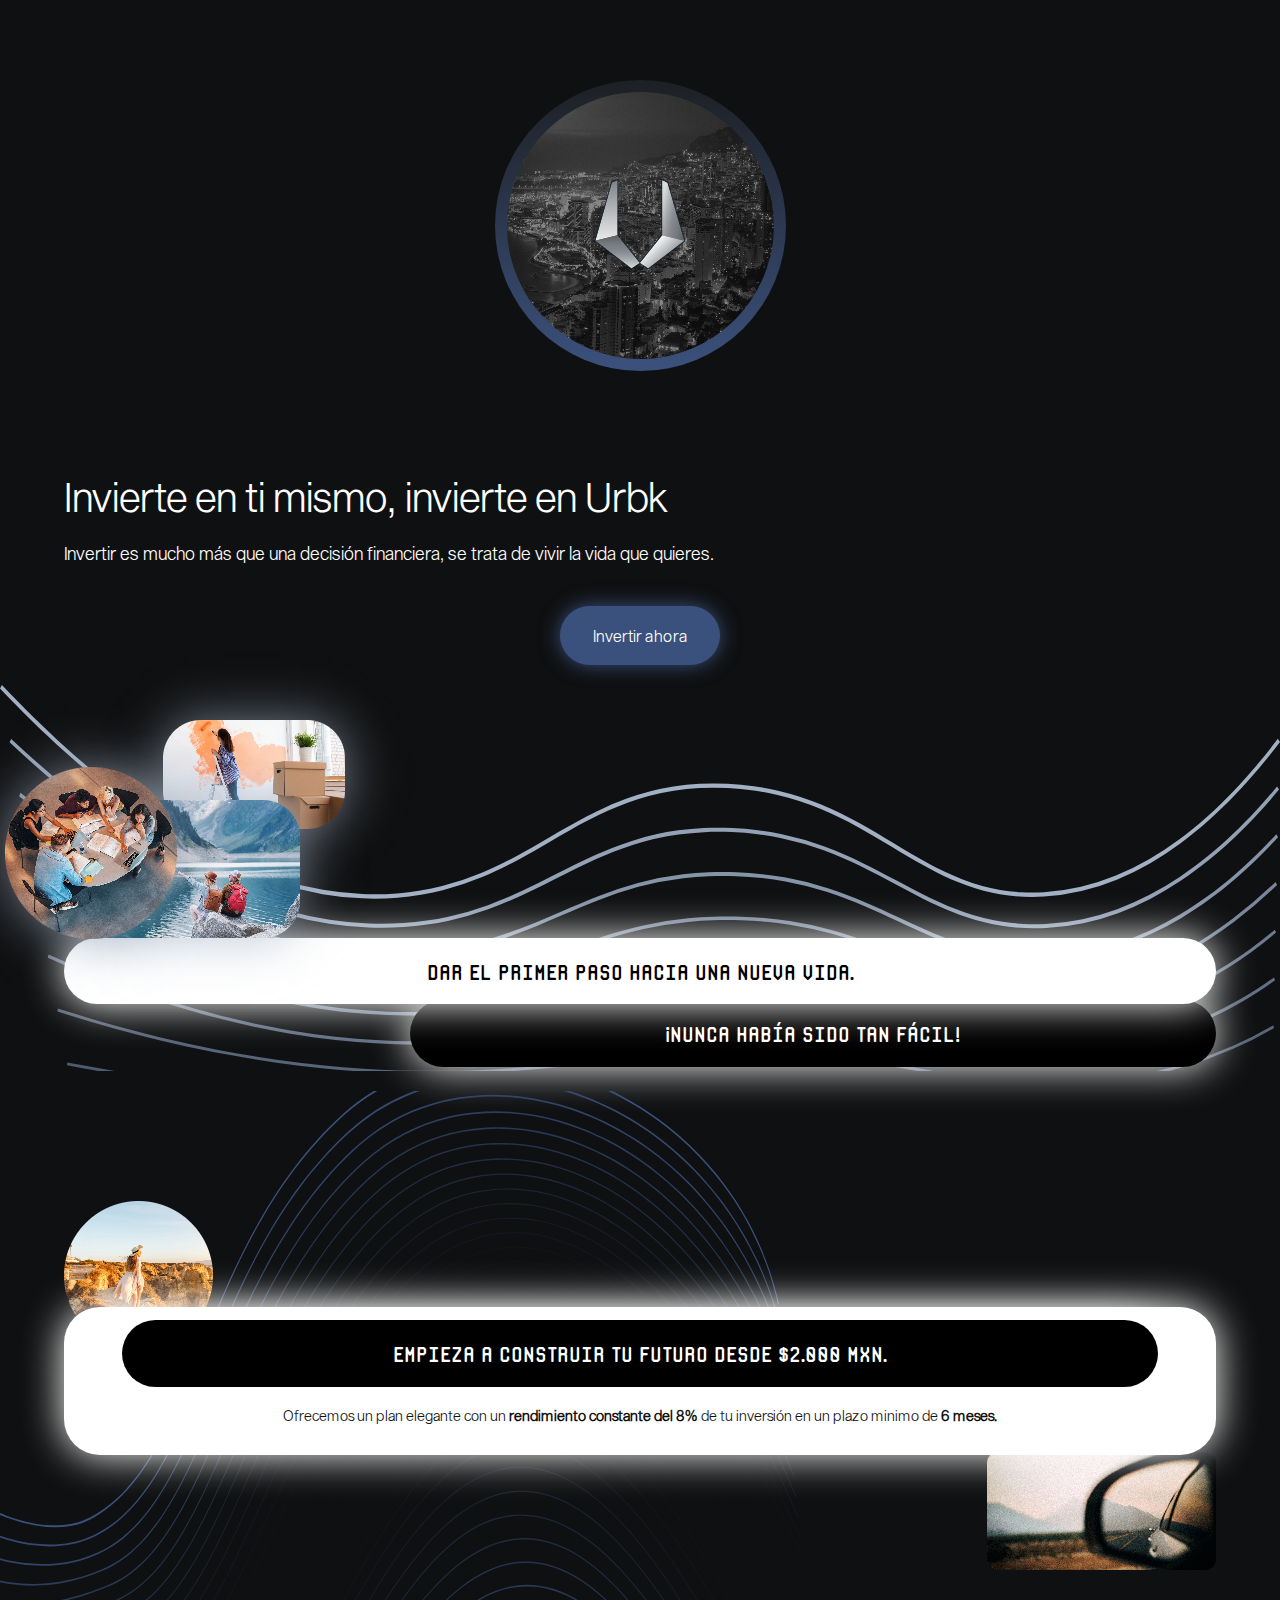
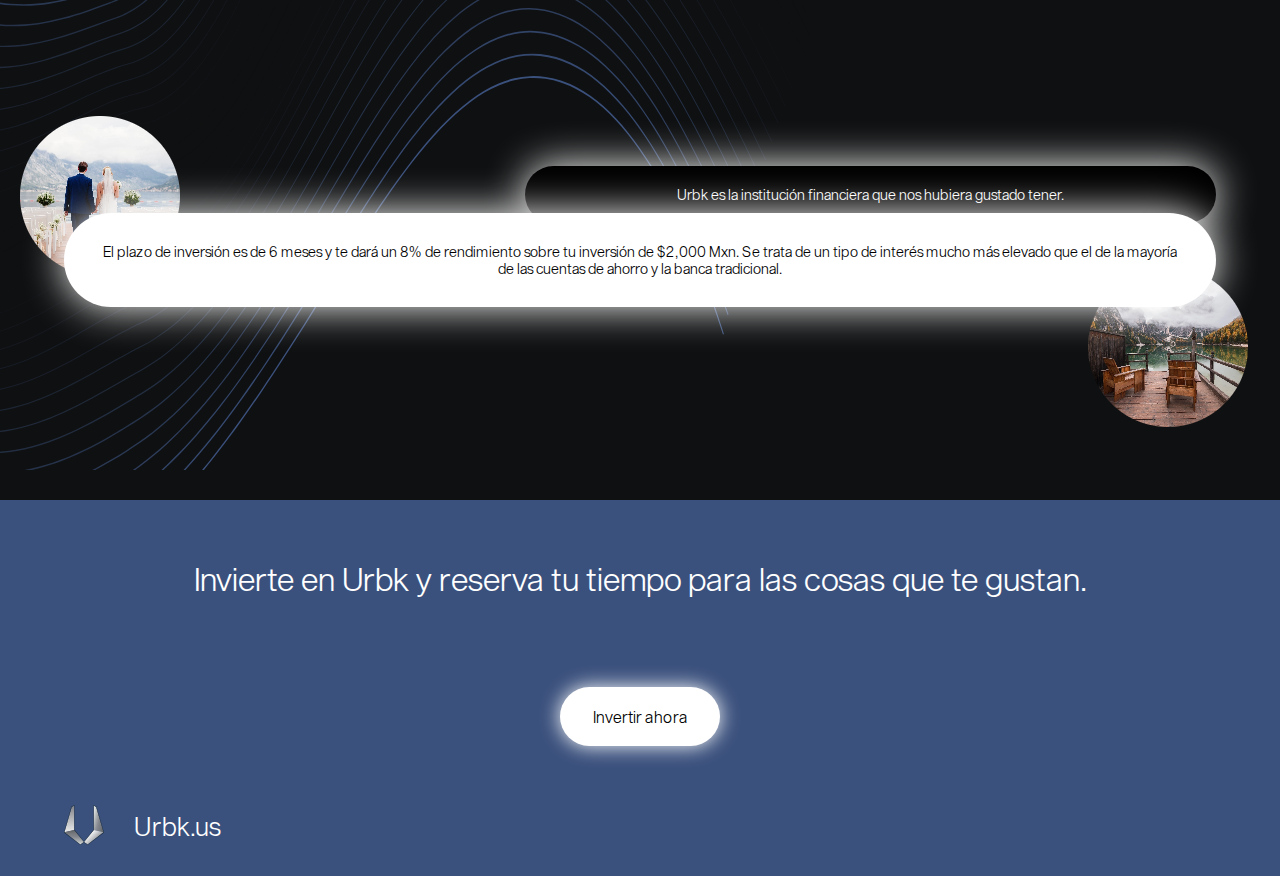
==== index.html @ fcba696c "feat: background image added" ====
<!DOCTYPE html>
<html lang="en">

<head>
    <meta charset="UTF-8">
    <meta http-equiv="X-UA-Compatible" content="IE=edge">
    <meta name="viewport" content="width=device-width, initial-scale=1.0">
    <link rel="stylesheet" href="https://cdnjs.cloudflare.com/ajax/libs/font-awesome/6.2.0/css/all.min.css"
        integrity="sha512-xh6O/CkQoPOWDdYTDqeRdPCVd1SpvCA9XXcUnZS2FmJNp1coAFzvtCN9BmamE+4aHK8yyUHUSCcJHgXloTyT2A=="
        crossorigin="anonymous" referrerpolicy="no-referrer" />
    <link rel="stylesheet" href="./css/style.css">
    <link rel="stylesheet" href="./css/fonts.css">
    <title>Document</title>
</head>

<body>
    <main>
        <section class="main_container">
            <div class="first_container">
                <div class="logo_container ">
                    <figure class="img_container">
                        <img src="./img/Place Image Here/Place Image Here.png" alt="Logo">
                    </figure>
                    <figure class="img_container2">
                        <img src="./img/U llena.svg" alt="Logo Velta">
                    </figure>
                </div>
                <h1>Invierte en ti mismo, invierte en Urbk</h1>
                <p class="subtitle">Invertir es mucho más que una decisión financiera, se trata de vivir la vida que
                    quieres.</p>
                <button class="btn btn_blue">Invertir ahora</button>
            </div>
            <div class="second_container">
                <div class="second_container_images">
                    <figure>
                        <img src="./img/group-of-students-studying-on-laptop-2022-02-02-05-06-20-utc/group-of-students-studying-on-laptop-2022-02-02-05-06-20-utc.png"
                            alt="Estudiantes estudiando">
                    </figure>
                    <figure>
                        <img src="./img/cheerful-woman-painting-the-walls-of-new-home-ren-2021-12-09-07-27-07-utc/cheerful-woman-painting-the-walls-of-new-home-ren-2021-12-09-07-27-07-utc.png"
                            alt="Mujer pintando">
                    </figure>
                    <figure>
                        <img src="./img/travel-image-travelers-team-look-on-the-mountain-2022-02-02-03-58-37-utc/travel-image-travelers-team-look-on-the-mountain-2022-02-02-03-58-37-utc.png"
                            alt="Viajes">
                    </figure>
                </div>
                <div class="square_container">
                    <p class="square square_font square_white">Dar el primer paso hacia una nueva vida.</p>
                    <p class="square square_font square_black">¡Nunca había sido tan fácil!</p>
                </div>
            </div>
            <div class="background_container">

            <div class="third_container">
                <figure class="third_container_img">
                    <img src="./img/woman-traveling-on-the-rocky-coastline-in-lagos-p-2022-02-02-22-05-01-utc/woman-traveling-on-the-rocky-coastline-in-lagos-p-2022-02-02-22-05-01-utc.png"
                        alt="Mujer viajando">
                </figure>
                <div class="square_container2">
                    <p class="square square_font square_black">Empieza a construir tu futuro desde $2.000 mxn.</p>
                    <p class="square square_white square_paragraph">Ofrecemos un plan elegante con un
                        <strong>rendimiento constante del 8%</strong> de tu inversión en un plazo minimo de
                        <strong>6 meses.</strong>
                    </p>
                </div>
                <div>
                    <figure>
                        <img src="./img/car-2021-08-29-15-13-24-utc/car-2021-08-29-15-13-24-utc.png"
                            alt="Retrovisor de auto">
                    </figure>
                </div>
            </div>
            <div class="fourth_container">
                <figure class="fourth_container_img">
                    <img src="./img/wedding-couple-at-wedding-ceremony-back-view-2021-08-28-18-33-42-utc/wedding-couple-at-wedding-ceremony-back-view-2021-08-28-18-33-42-utc.png"
                        alt="Pareja en ceremonia de matrimonio">
                </figure>
                <div class="square_container3">
                    <p class="square square_black">Urbk es la institución financiera que nos hubiera gustado tener.</p>
                    <p class="square square_white">El plazo de inversión es de 6 meses y te dará un 8% de rendimiento sobre tu inversión de $2,000 Mxn.
                        Se trata de un tipo de interés mucho más elevado que el de la mayoría de las cuentas de ahorro y la
                        banca tradicional.</p>
                </div>
                <div>
                    <figure>
                        <img src="./img/moody-autumn-day-in-the-dolomites-forest-and-mount-2022-02-08-22-39-28-utc/moody-autumn-day-in-the-dolomites-forest-and-mount-2022-02-08-22-39-28-utc.png"
                            alt="Otoño en las montañas">
                    </figure>
                </div>
            </div>
        </div>

        </section>

        <section class="info_container">
            <div class="info_container_in">
                <p>Invierte en Urbk y reserva tu tiempo para las cosas que te gustan.</p>
                <button class="btn btn_white">Invertir ahora</button>
                <div class="footer_info">
                    <figure>
                        <img src="./img/U llena.svg" alt="Logo urbk">
                    </figure>
                    <p>Urbk.us</p>
                    <a href="" id="item_facebook" class="icon_link"><i class="fa-brands fa-facebook"></i></a>
                    <a href="" id="item_instagram" class="icon_link"><i class="fa-brands fa-instagram"></i></a>
                </div>
            </div>
        </section>
    </main>
</body>

</html>
---- css/style.css ----
* {
    margin: 0;
    padding: 0;
    box-sizing: border-box;
}

:root {
    --light-black: #0F1011;
    --blue: #3B517D;
    --light-blue: #A2B0C3;
    --blue-gray: #A2B0C3B1;
    --gray: #DBDDDD;
    --white: #FFFFFF;
    --black: #000000;
}

body {
    background-color: var(--light-black);
    font-family: sequel-sans;
    color: #fff;
}

main {
    width: 100%;
}

/* styles first-container */
h1 {
    margin-top: 2em;
    font-size: 2.5em;
    line-height: 1.3em;
    font-weight: lighter;
}

.main_container {
    width: 100%;
    margin: 30px auto;
}

.logo_container {
    margin-top: 50px;
    position: relative;
    width: 100%;
    min-width: 280px;
    border-radius: 50%;
    display: flex;
    justify-content: center;
    align-items: center;
}

.logo_container .img_container {
    width: 100%;
    height: 100%;
}

.logo_container .img_container2 {
    position: absolute;
    top: 50%;
    left: 50%;
    transform: translate(-50%, -50%);
}

.first_container {
    width: 90%;
    display: flex;
    flex-direction: column;
    margin: 0 auto;
    gap: 20px;
}

.first_container .subtitle {
    font-size: 1.1em;
    line-height: 1.3em;
}

.img_container {
    display: flex;
    justify-content: center;
    align-items: center;
    height: auto;

}

.img_container img {
    border: 10px solid var(--blue);
    border: double 12px transparent;
    border-radius: 50%;
    background-image: url('/img/Place\ Image\ Here/Place Image Here.png'),
        linear-gradient(to bottom, #1d2024 0%, #3b517d 100%);
    background-origin: border-box;
    background-clip: content-box, border-box;
}
.second_container{
    background-image: url('/img/Group\ 751.svg');
    width: 100%;
    background-repeat: no-repeat;
    background-size: contain;
    position: relative;
    z-index: -100;
}
.second_container_images{
    /* background-color: rgb(207, 191, 191); */
    height: 253px;
    position: relative;
    
    display: flex;
    justify-content: center;
}
.second_container_images figure:first-child{
    position: absolute;
    top: 7px;
    left: -70px;
    z-index: 3;
}
.second_container_images figure:nth-child(2){
    position: absolute;
    top: -40px;
    left: 88px;
}
.second_container_images figure:last-child{
    position: absolute;
    top: 40px;
    left: 0px;
    z-index: 2;
}

.btn {
    margin: 20px auto;
    padding: 20px;
    border-radius: 33px;
    cursor: pointer;
    width: 160px;
    font-family: sequel-sans;
    border: none;
    font-size: 1em;
}

.btn_white {
    background-color: var(--white);
    box-shadow: 0 0 20px var(--white);
}

.btn_blue {
    background-color: var(--blue);
    color: var(--white);
    box-shadow: 0 0 20px var(--blue);
}

/* styles for text squares */
.square_container,
.square_container2,
.square_container3 {
    width: 90%;
    display: flex;
    flex-direction: column;
    justify-content: center;
    margin: 0 auto;
}

.square {
    text-align: center;
    padding: 1em 1.3em;
    font-size: 1.3em;
    border-radius: 36px;
    box-shadow: 0 0 40px var(--white);
}

.square_font {
    font-family: monorama-medium;
}

.square_white {
    background-color: var(--white);
    color: var(--black);
}

.square_black {
    background-color: var(--black);
    color: var(--white);
}

.square_container .square:nth-child(1) {
    width: 100%;
    position: relative;
}

.square_container .square:nth-child(2) {
    width: 70%;
    align-self: flex-end;
    position: relative;
    top: -4px;
    z-index: -1;
    border-radius: 60px;
}

.square_paragraph {
    padding: 100px 60px 30px;
    font-size: 0.9em;
    line-height: 1.3em;
}

.square_container2 .square:nth-child(1) {
    width: 90%;
    border-radius: 60px;
    position: relative;
    top: 80px;
    z-index: 1;
    align-self: center;
}

.square_container2 .square:nth-child(2) {
    width: 100%;
    position: relative;
}


.square_container3 .square:nth-child(1) {
    font-size: 0.9em;
    width: 60%;
    position: relative;
    top: 10px;
    z-index: 4;
    align-self: flex-end;
    border-radius: 60px;
    padding: 20px;
}

.square_container3 .square:nth-child(2) {
    font-size: 0.9em;
    width: 100%;
    border-radius: 50px;
    position: relative;
    align-self: center;
    padding: 30px;
    z-index: 5;
}

.background_container{
    background-image: url('/img/Group\ 752.svg');
    width: 100%;
    background-repeat: no-repeat;
    background-size:cover;
    background-position: -470px -30px;
    position: relative;
    z-index: -100;

}
.third_container {
    display: flex;
    flex-direction: column;
    margin: 20px auto;
    align-items: center;
}
.third_container_img{
    position: relative;
    top: 110px;
    display: flex;
    width: 90%;
    justify-content: flex-start;
    /* left: -129px; */
}
.third_container div:last-child{
    width: 90%;
    display: flex;
    justify-content: flex-end;
    position: relative;
    top: -3px;
    z-index: -1;
}



.fourth_container{


}
.fourth_container_img{
    position: relative;
    top: 120px;
    display: flex;
    width: 90%;
    justify-content: flex-start;
    z-index: -100000;
}
.fourth_container_img img{
    margin-left: 20px;
}
.fourth_container div:last-child{
    width: 95%;
    margin: 0 auto;
    display: flex;
    justify-content: flex-end;
    position: relative;
    top: -40px;
    z-index: -1;
}


/* styles info container */

.info_container {
    background-color: var(--blue);
    display: grid;
    place-items: center;
}

.info_container_in {
    width: 90%;
    display: flex;
    flex-direction: column;
    align-items: center;
    gap: 30px;
    padding: 20px 0;
}

.info_container_in>p {
    font-size: 2em;
    text-align: center;
    padding: 40px;
}
.footer_info {
    width: 100%;
    height: 60px;
    display: flex;
    align-items: center;
    gap: 30px;

}
.footer_info figure img {
    width: 40px;
}
.footer_info p {
    font-size: 1.6em;
}
.footer_info .icon_link {
    color: var(--white);
    font-size: 2em;
    padding: 4px;
}
#item_facebook {
    margin-left: auto;
}

@media (min-width: 580px){
    .second_container{
        background-size: cover;
    }
}
---- css/fonts.css ----
@font-face {
    font-family: 'Monorama';
    src: url('../fonts/Monora/Monorama\ Regular.otf');
}
@font-face {
    font-family: 'monorama-medium';
    src: url('../fonts/Monora/Monorama\ Medium.otf');
}
@font-face {
    font-family: 'sequel-sans';
    src: url('../fonts/Sequel_Sans/Sequel\ Sans\ Light\ Head.ttf');
}
@font-face {
    font-family: 'sequel-book';
    src: url('../fonts/Sequel_Sans/Sequel\ Sans\ Book\ Head.ttf');
}
@font-face {
    font-family: 'sequel-bold';
    src: url('../fonts/Sequel_Sans/Sequel\ Sans\ Bold\ Head.ttf');
}
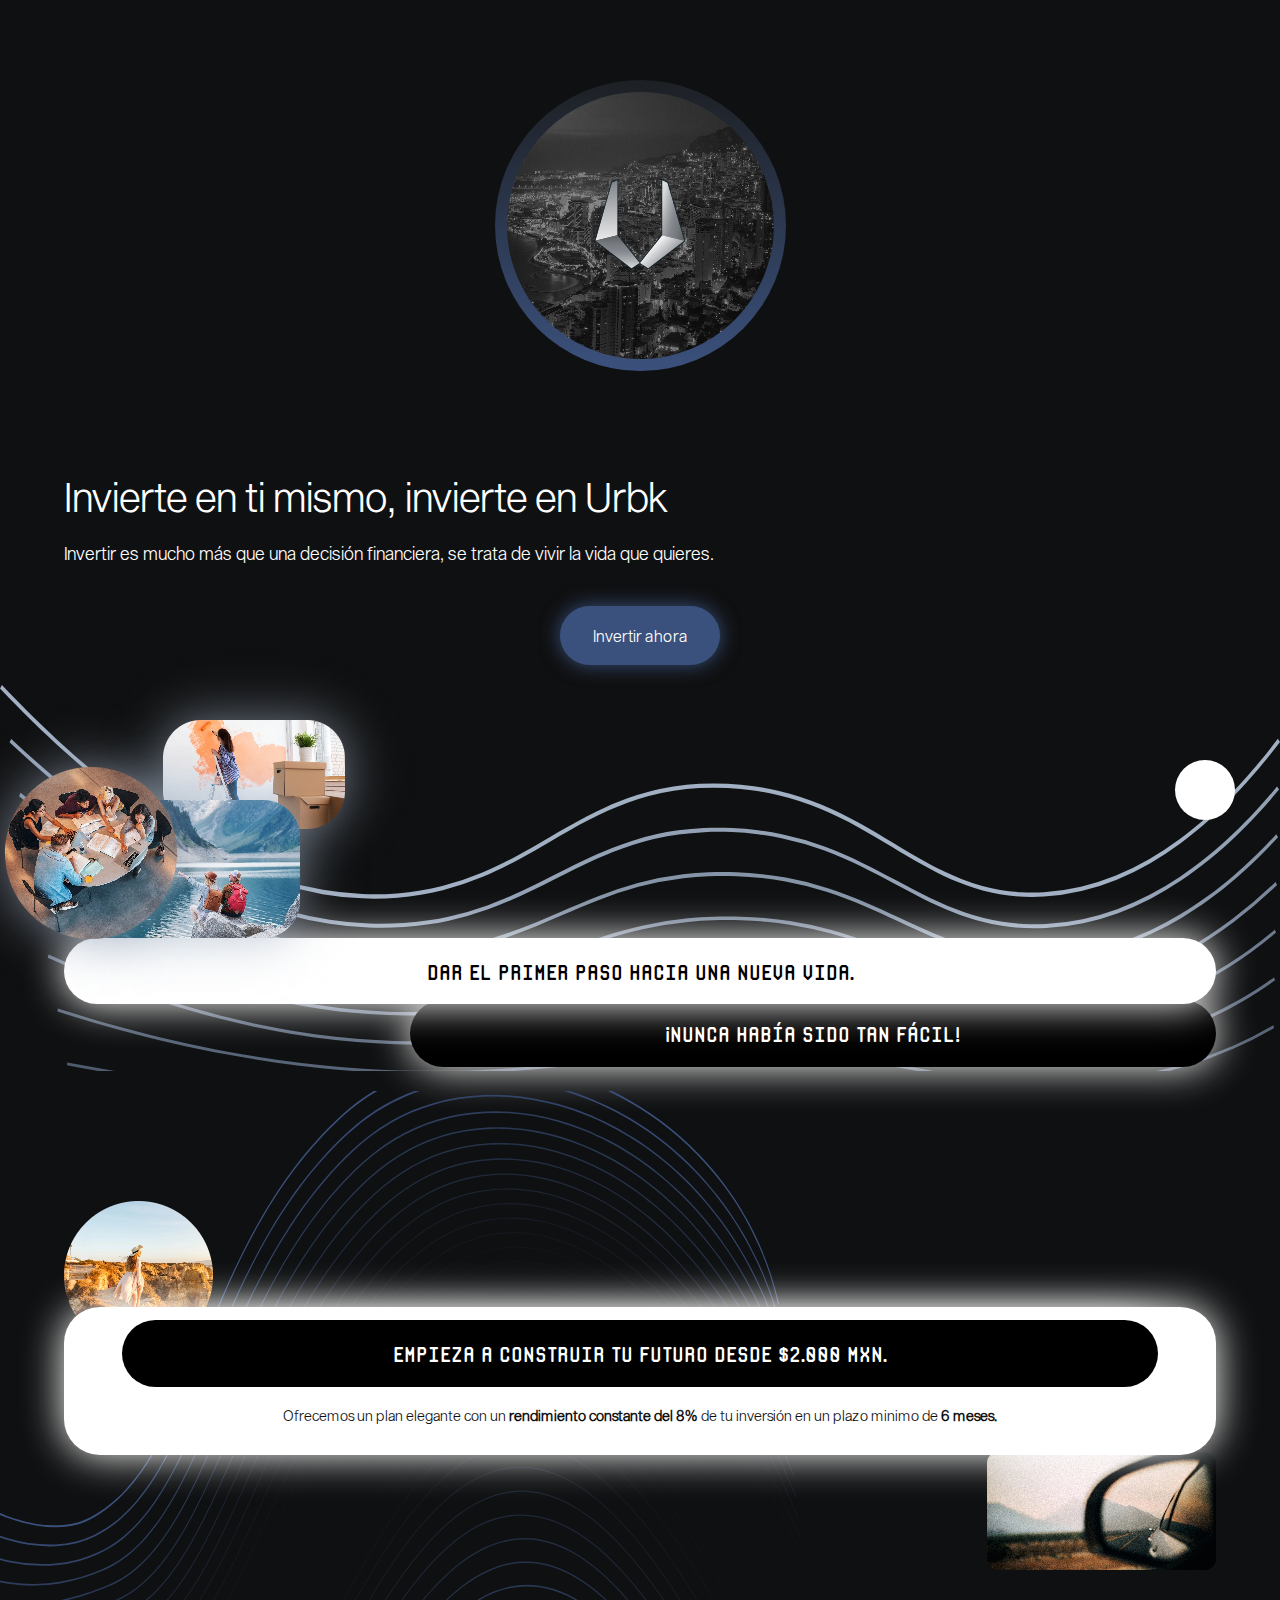
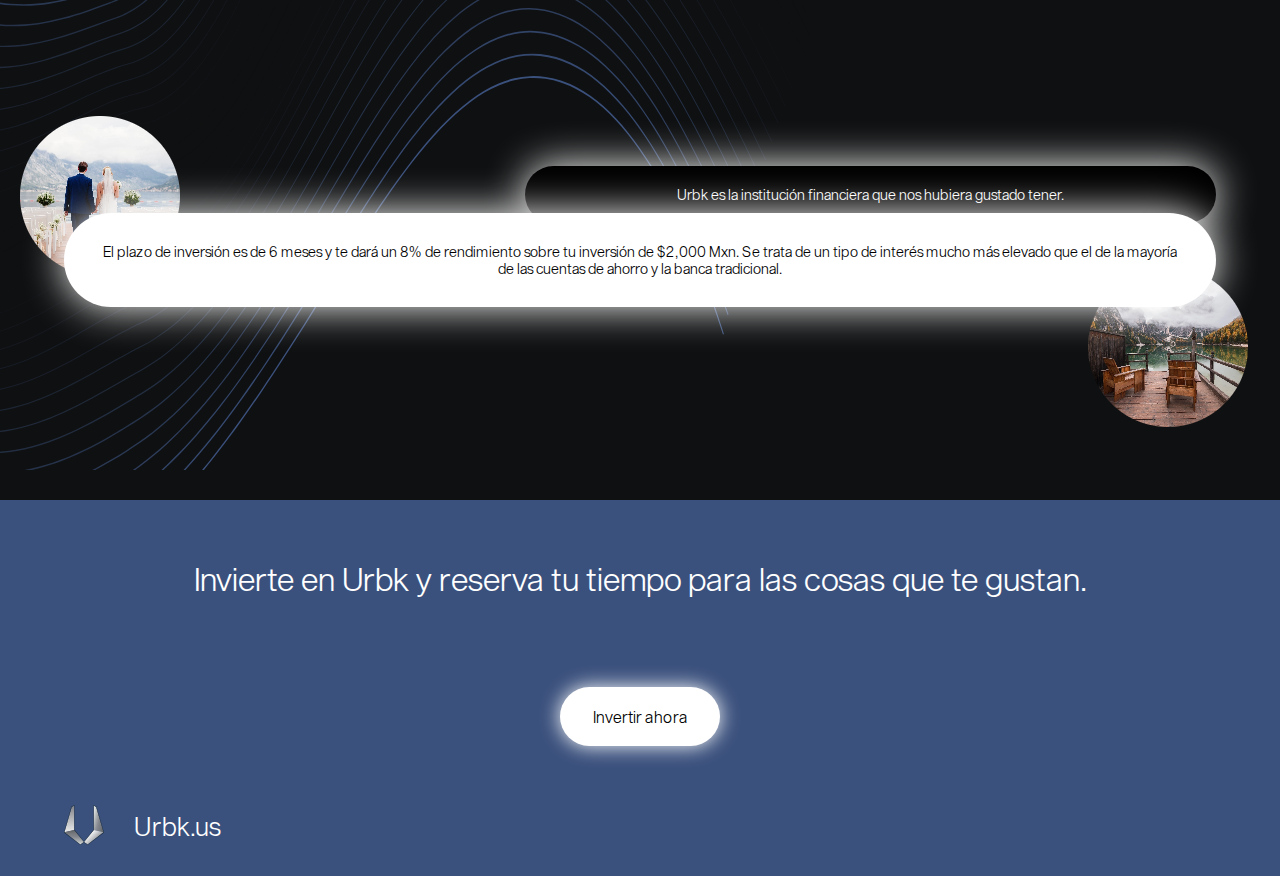
==== commit d27de85f: "feat: added whatsapp icon" ====
--- a/index.html
+++ b/index.html
@@ -107,6 +107,9 @@
                 </div>
             </div>
         </section>
+        <a href="https://api.whatsapp.com/send?phone=5214428499386&text=Hola!%20Me%20gustar%C3%ADa%20saber%20m%C3%A1s%20de%20Urbk.%F0%9F%92%B2%F0%9F%94%9D" class="float" target="_blank">
+            <i class="fa-brands fa-whatsapp my-float"></i>
+        </a>
     </main>
 </body>
 
--- a/css/style.css
+++ b/css/style.css
@@ -340,6 +340,37 @@
 #item_facebook {
     margin-left: auto;
 }
+.float{
+	position: fixed;
+    width: 60px;
+    height: 60px;
+    bottom: 80px;
+    right: 45px;
+	background-color:var(--white);
+	color:var(--black);
+	border-radius:50px;
+	text-align:center;
+    font-size:30px;
+	/* box-shadow: 1px 1px 1px #999; */
+    z-index:100;
+    display: grid;
+    place-items: center;
+    text-decoration: none;
+  
+}
+.float:hover {
+	text-decoration: none;
+	color: var(--white);
+    background-color:#25d366;
+    
+}
+
+.my-float{
+	/* margin-top:16px; */
+}
+.my-float:hover{
+    transform: scale(2.2);
+}
 
 @media (min-width: 580px){
     .second_container{
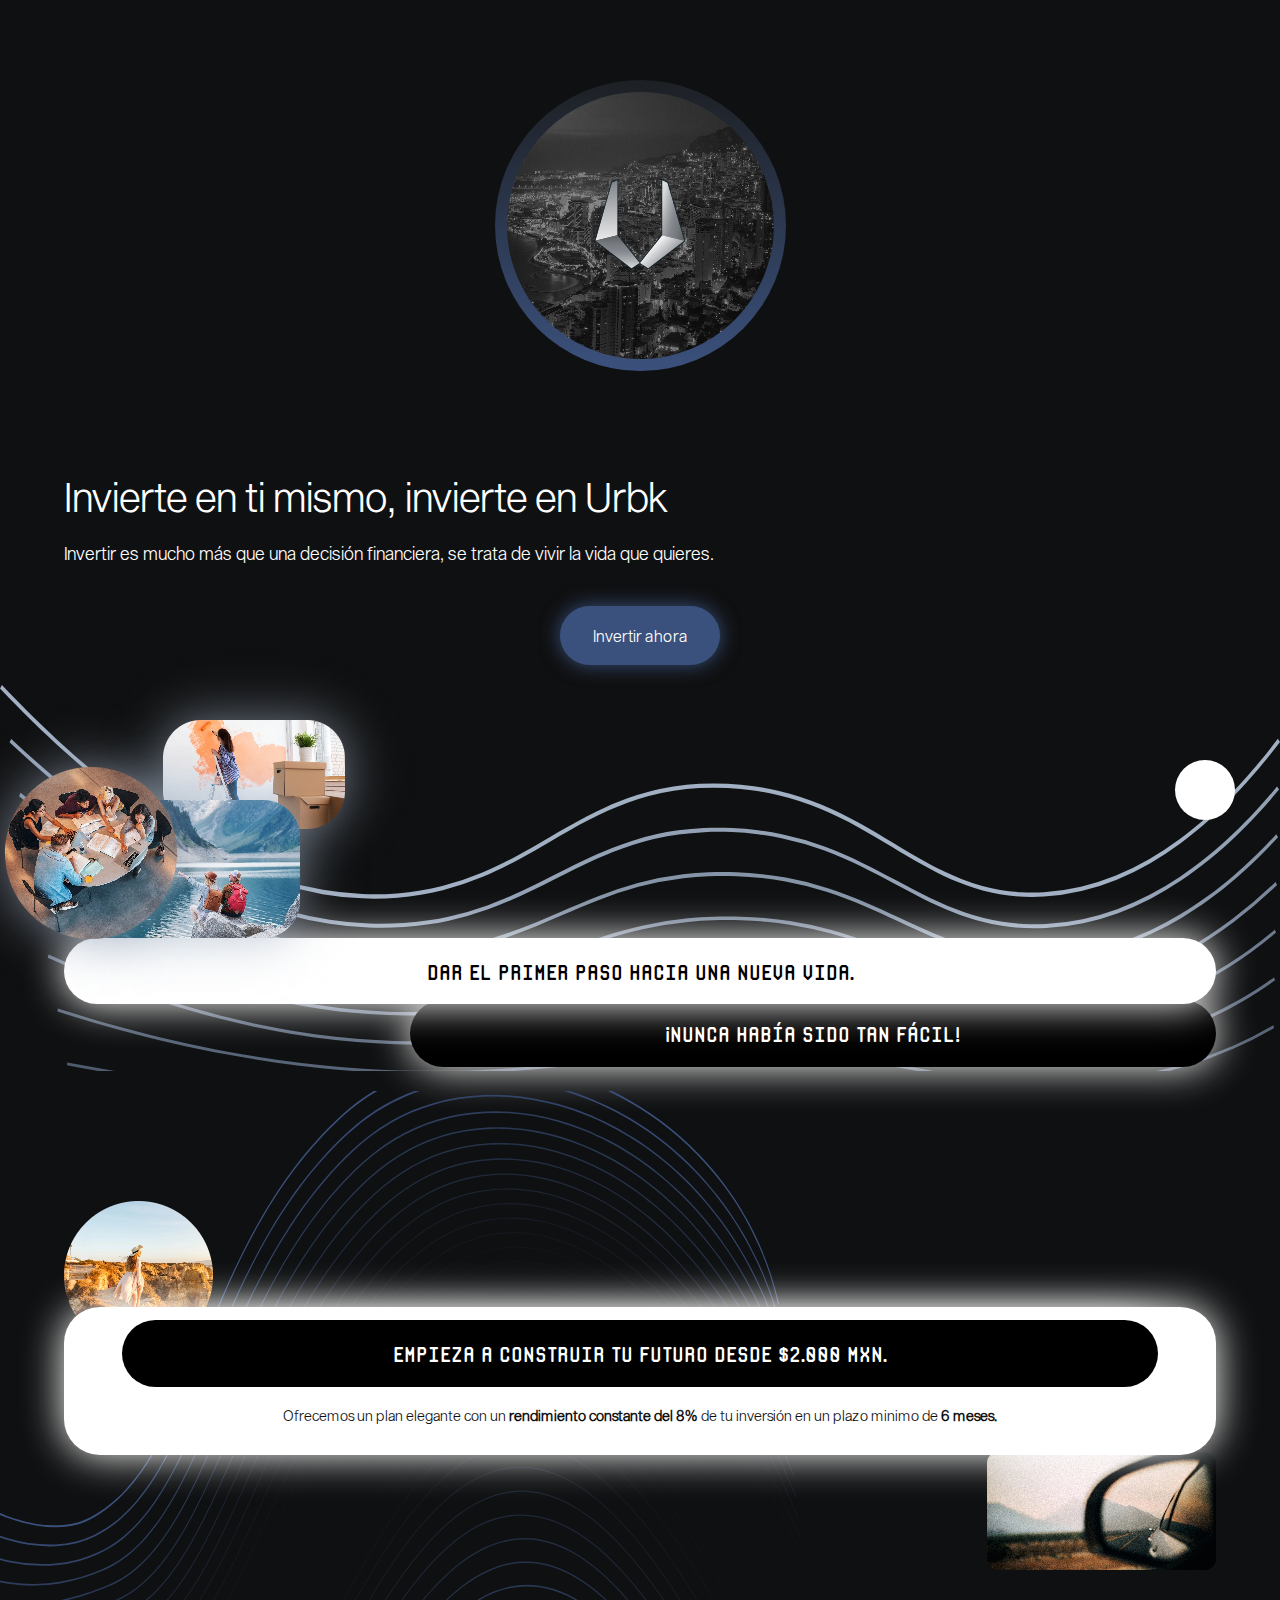
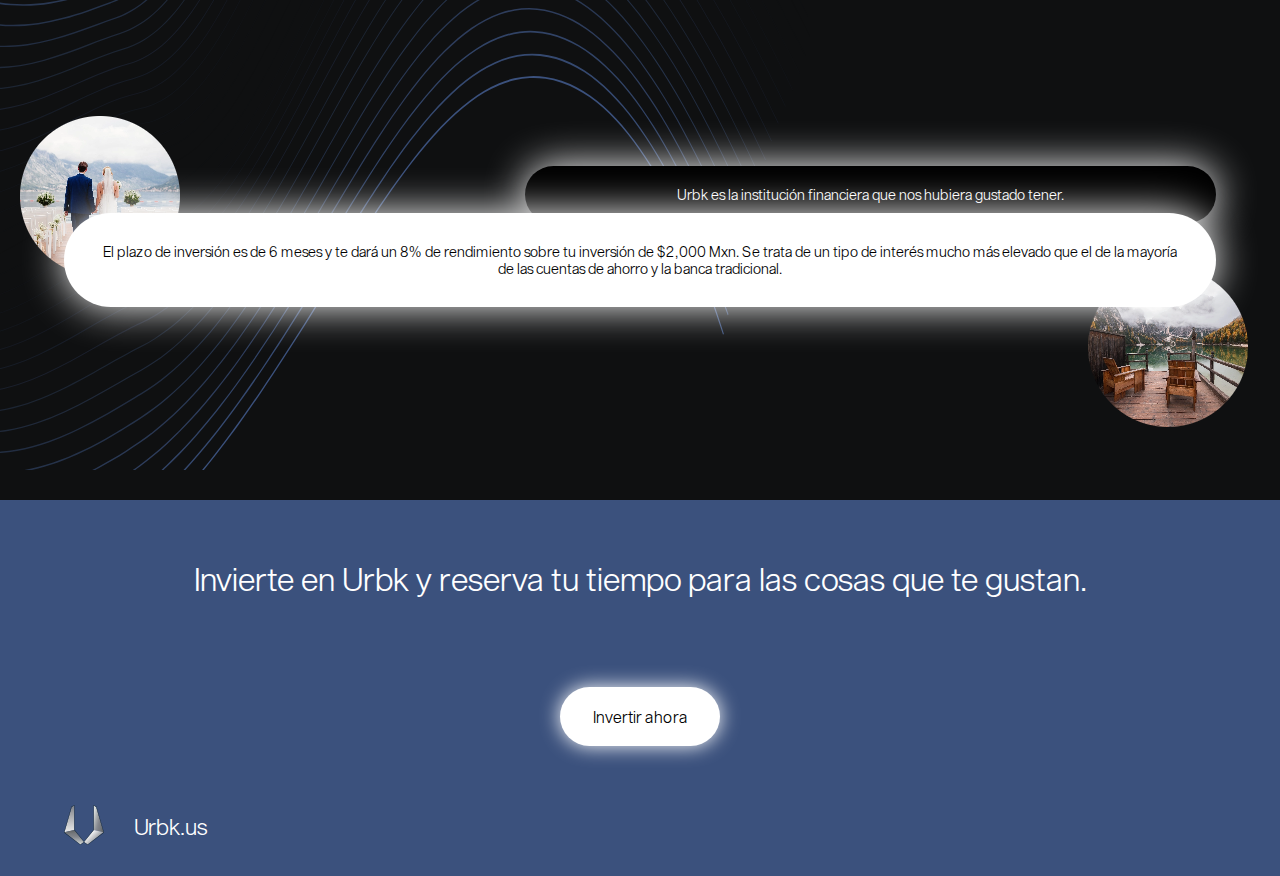
==== commit fd036689: "feat: added form" ====
--- a/index.html
+++ b/index.html
@@ -28,7 +28,7 @@
                 <h1>Invierte en ti mismo, invierte en Urbk</h1>
                 <p class="subtitle">Invertir es mucho más que una decisión financiera, se trata de vivir la vida que
                     quieres.</p>
-                <button class="btn btn_blue">Invertir ahora</button>
+                <a href="/contacto.html"><button class="btn btn_blue">Invertir ahora</button></a>
             </div>
             <div class="second_container">
                 <div class="second_container_images">
@@ -96,7 +96,7 @@
         <section class="info_container">
             <div class="info_container_in">
                 <p>Invierte en Urbk y reserva tu tiempo para las cosas que te gustan.</p>
-                <button class="btn btn_white">Invertir ahora</button>
+                <a href="/contacto.html"><button class="btn btn_white">Invertir ahora</button></a>
                 <div class="footer_info">
                     <figure>
                         <img src="./img/U llena.svg" alt="Logo urbk">
--- a/css/style.css
+++ b/css/style.css
@@ -71,6 +71,9 @@
 .first_container .subtitle {
     font-size: 1.1em;
     line-height: 1.3em;
+}
+.first_container a{
+    margin: 0 auto;
 }
 
 .img_container {
@@ -330,7 +333,7 @@
     width: 40px;
 }
 .footer_info p {
-    font-size: 1.6em;
+    font-size: 1.4em;
 }
 .footer_info .icon_link {
     color: var(--white);
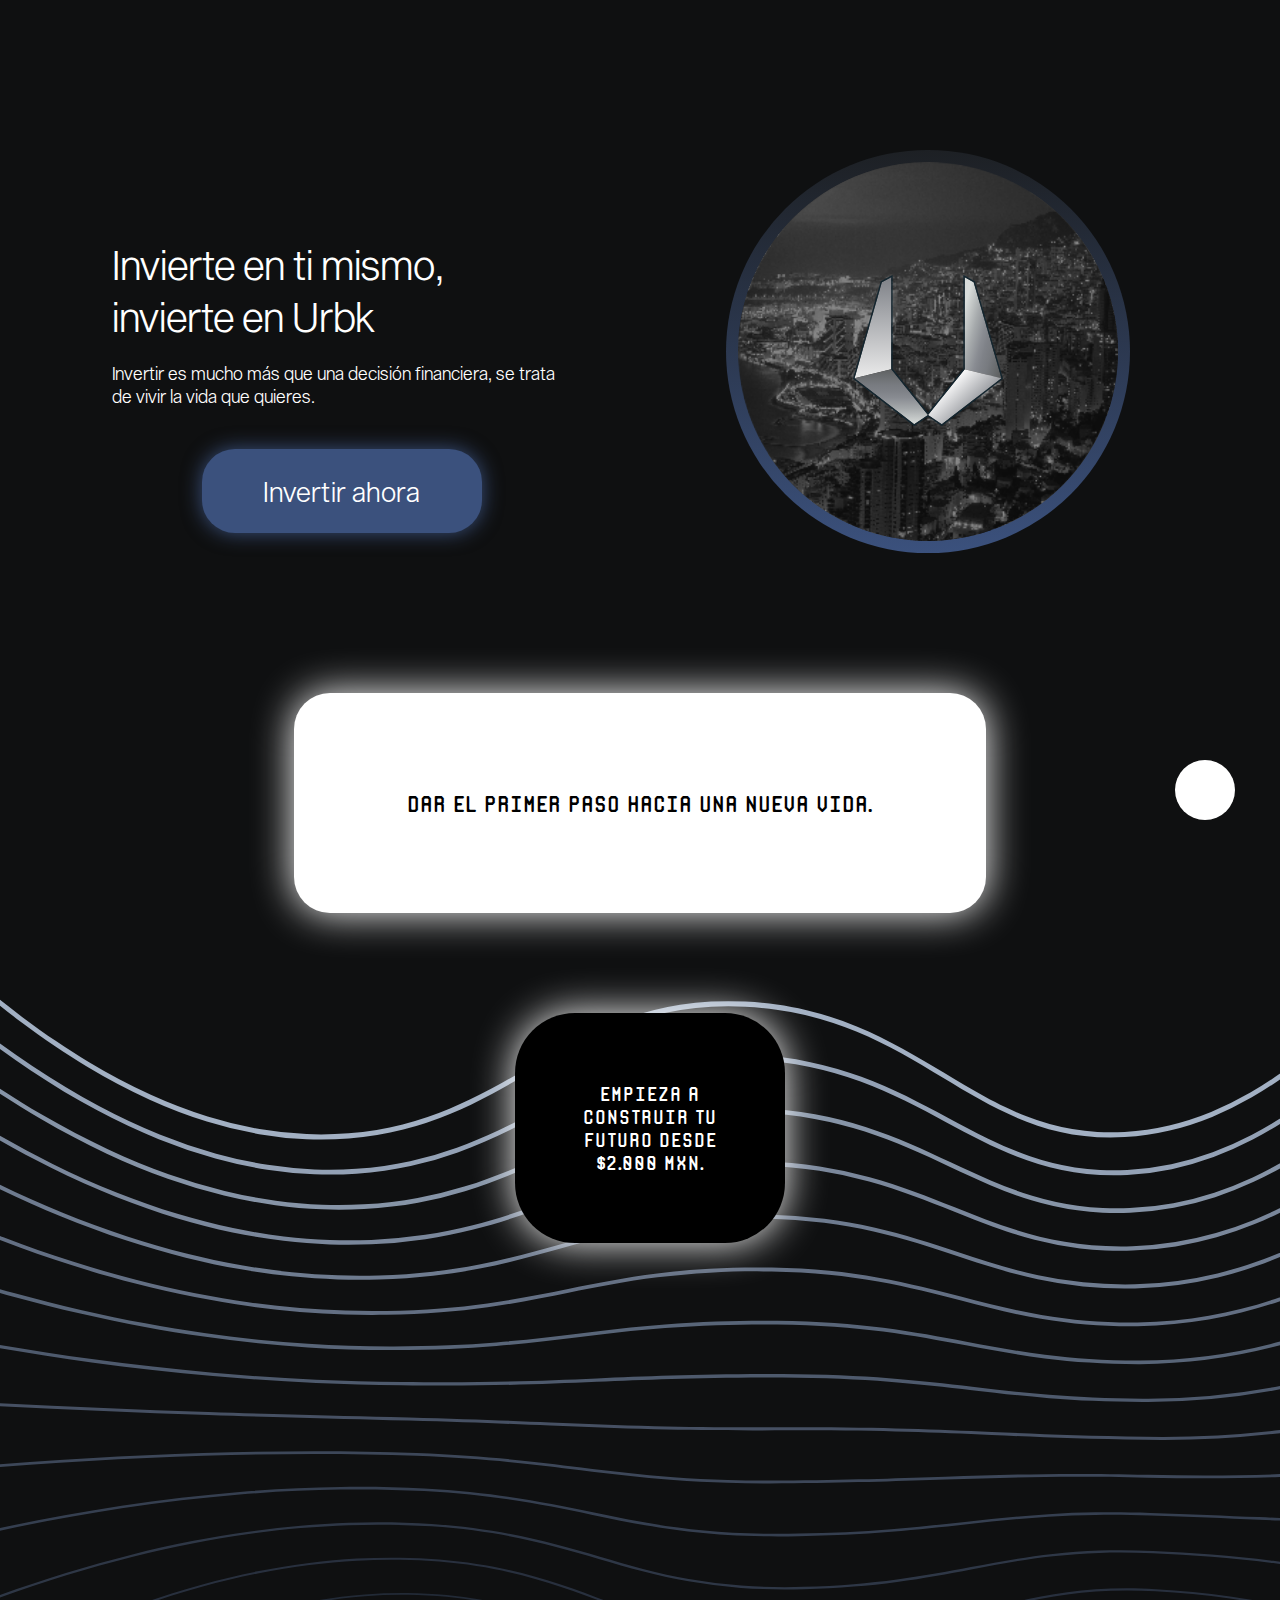
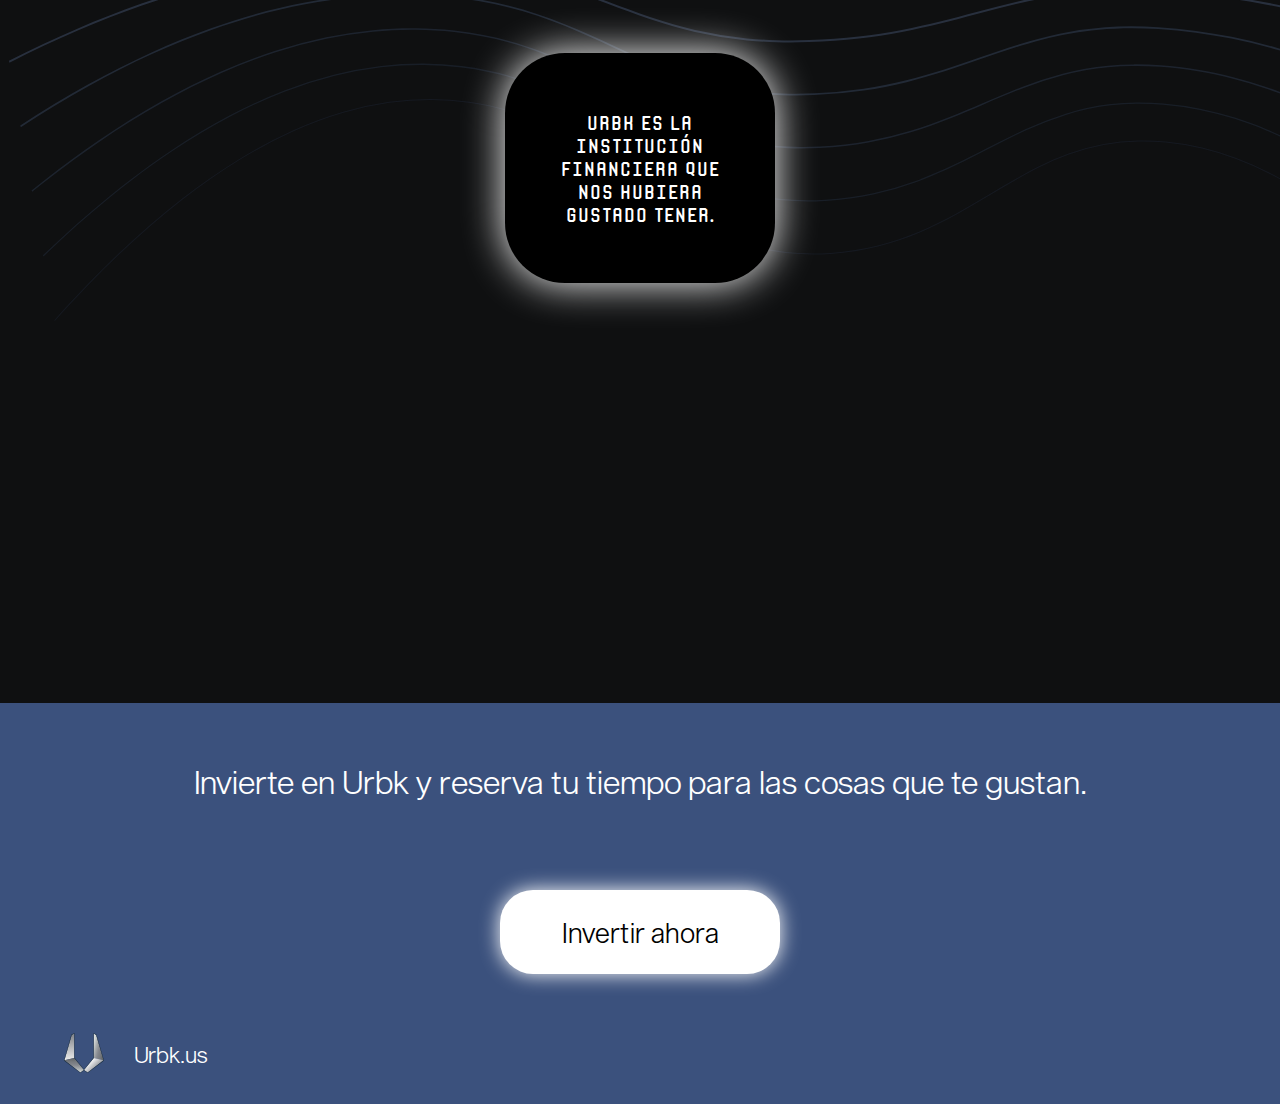
==== commit df1cde14: "feat: form and animation first part" ====
--- a/index.html
+++ b/index.html
@@ -10,14 +10,20 @@
         crossorigin="anonymous" referrerpolicy="no-referrer" />
     <link rel="stylesheet" href="./css/style.css">
     <link rel="stylesheet" href="./css/fonts.css">
-    <title>Document</title>
+    <link
+    rel="stylesheet"
+    href="https://cdnjs.cloudflare.com/ajax/libs/animate.css/4.1.1/animate.min.css"
+  />
+    <link rel="shortcut icon" href="/img/U transparente.svg" type="image/x-icon" />
+    
+    <title>Inverlife</title>
 </head>
 
 <body>
     <main>
         <section class="main_container">
             <div class="first_container">
-                <div class="logo_container ">
+                <div class="logo_container">
                     <figure class="img_container">
                         <img src="./img/Place Image Here/Place Image Here.png" alt="Logo">
                     </figure>
@@ -25,10 +31,12 @@
                         <img src="./img/U llena.svg" alt="Logo Velta">
                     </figure>
                 </div>
-                <h1>Invierte en ti mismo, invierte en Urbk</h1>
-                <p class="subtitle">Invertir es mucho más que una decisión financiera, se trata de vivir la vida que
-                    quieres.</p>
-                <a href="/contacto.html"><button class="btn btn_blue">Invertir ahora</button></a>
+                <div class="text_container">
+                    <h1>Invierte en ti mismo, invierte en Urbk</h1>
+                    <p class="subtitle">Invertir es mucho más que una decisión financiera, se trata de vivir la vida que
+                        quieres.</p>
+                    <a href="/contacto.html"><button class="btn btn_blue">Invertir ahora</button></a>
+                </div>
             </div>
             <div class="second_container">
                 <div class="second_container_images">
@@ -46,46 +54,46 @@
                     </figure>
                 </div>
                 <div class="square_container">
-                    <p class="square square_font square_white">Dar el primer paso hacia una nueva vida.</p>
+                    <p class="square square_font square_white" id="square_hover">Dar el primer paso hacia una nueva vida.</p>
                     <p class="square square_font square_black">¡Nunca había sido tan fácil!</p>
                 </div>
             </div>
             <div class="background_container">
 
             <div class="third_container">
-                <figure class="third_container_img">
-                    <img src="./img/woman-traveling-on-the-rocky-coastline-in-lagos-p-2022-02-02-22-05-01-utc/woman-traveling-on-the-rocky-coastline-in-lagos-p-2022-02-02-22-05-01-utc.png"
-                        alt="Mujer viajando">
+                <figure  class="third_container_img">
+                    <img id="img_woman" src="./img/woman-traveling-on-the-rocky-coastline-in-lagos-p-2022-02-02-22-05-01-utc/woman-traveling-on-the-rocky-coastline-in-lagos-p-2022-02-02-22-05-01-utc.png"
+                        alt="Mujer viajando" class="ocultar">
                 </figure>
                 <div class="square_container2">
-                    <p class="square square_font square_black">Empieza a construir tu futuro desde $2.000 mxn.</p>
-                    <p class="square square_white square_paragraph">Ofrecemos un plan elegante con un
+                    <p id="square_black" class="square square_font square_black" onmouseover="mostrar()" onmouseout="ocultar()">Empieza a construir tu futuro desde $2.000 mxn.</p>
+                    <p class="square square_white square_paragraph" id="square_white" onmouseover="mostrar()">Ofrecemos un plan elegante con un
                         <strong>rendimiento constante del 8%</strong> de tu inversión en un plazo minimo de
                         <strong>6 meses.</strong>
                     </p>
                 </div>
-                <div>
+                <div >
                     <figure>
-                        <img src="./img/car-2021-08-29-15-13-24-utc/car-2021-08-29-15-13-24-utc.png"
-                            alt="Retrovisor de auto">
+                        <img id="img_car" src="./img/car-2021-08-29-15-13-24-utc/car-2021-08-29-15-13-24-utc.png"
+                            alt="Retrovisor de auto" class="ocultar">
                     </figure>
                 </div>
             </div>
             <div class="fourth_container">
                 <figure class="fourth_container_img">
-                    <img src="./img/wedding-couple-at-wedding-ceremony-back-view-2021-08-28-18-33-42-utc/wedding-couple-at-wedding-ceremony-back-view-2021-08-28-18-33-42-utc.png"
-                        alt="Pareja en ceremonia de matrimonio">
+                    <img id="img_wedding" src="./img/wedding-couple-at-wedding-ceremony-back-view-2021-08-28-18-33-42-utc/wedding-couple-at-wedding-ceremony-back-view-2021-08-28-18-33-42-utc.png"
+                        alt="Pareja en ceremonia de matrimonio" class="ocultar">
                 </figure>
                 <div class="square_container3">
-                    <p class="square square_black">Urbk es la institución financiera que nos hubiera gustado tener.</p>
-                    <p class="square square_white">El plazo de inversión es de 6 meses y te dará un 8% de rendimiento sobre tu inversión de $2,000 Mxn.
+                    <p class="square square_black"  onmouseover="mostrar2()" onmouseout="ocultar2()">Urbk es la institución financiera que nos hubiera gustado tener.</p>
+                    <p class="square square_white" id="square_hover2" onmouseover="mostrar2()">El plazo de inversión es de 6 meses y te dará un 8% de rendimiento sobre tu inversión de $2,000 Mxn.
                         Se trata de un tipo de interés mucho más elevado que el de la mayoría de las cuentas de ahorro y la
                         banca tradicional.</p>
                 </div>
                 <div>
                     <figure>
-                        <img src="./img/moody-autumn-day-in-the-dolomites-forest-and-mount-2022-02-08-22-39-28-utc/moody-autumn-day-in-the-dolomites-forest-and-mount-2022-02-08-22-39-28-utc.png"
-                            alt="Otoño en las montañas">
+                        <img id="img_mount" src="./img/moody-autumn-day-in-the-dolomites-forest-and-mount-2022-02-08-22-39-28-utc/moody-autumn-day-in-the-dolomites-forest-and-mount-2022-02-08-22-39-28-utc.png"
+                            alt="Otoño en las montañas" class="ocultar">
                     </figure>
                 </div>
             </div>
@@ -102,8 +110,8 @@
                         <img src="./img/U llena.svg" alt="Logo urbk">
                     </figure>
                     <p>Urbk.us</p>
-                    <a href="" id="item_facebook" class="icon_link"><i class="fa-brands fa-facebook"></i></a>
-                    <a href="" id="item_instagram" class="icon_link"><i class="fa-brands fa-instagram"></i></a>
+                    <a href="https://www.facebook.com/UrbkFinancialGroup" target="_blank" id="item_facebook" class="icon_link"><i class="fa-brands fa-facebook"></i></a>
+                    <a href="https://www.instagram.com/urbk.financialgroup/" target="_blank" id="item_instagram" class="icon_link" ><i class="fa-brands fa-instagram"></i></a>
                 </div>
             </div>
         </section>
@@ -112,5 +120,6 @@
         </a>
     </main>
 </body>
+<script src="/js/main.js"></script>
 
 </html>--- a/css/style.css
+++ b/css/style.css
@@ -3,7 +3,6 @@
     padding: 0;
     box-sizing: border-box;
 }
-
 :root {
     --light-black: #0F1011;
     --blue: #3B517D;
@@ -13,13 +12,11 @@
     --white: #FFFFFF;
     --black: #000000;
 }
-
 body {
     background-color: var(--light-black);
     font-family: sequel-sans;
     color: #fff;
 }
-
 main {
     width: 100%;
 }
@@ -31,12 +28,10 @@
     line-height: 1.3em;
     font-weight: lighter;
 }
-
 .main_container {
     width: 100%;
     margin: 30px auto;
 }
-
 .logo_container {
     margin-top: 50px;
     position: relative;
@@ -47,19 +42,16 @@
     justify-content: center;
     align-items: center;
 }
-
 .logo_container .img_container {
     width: 100%;
     height: 100%;
 }
-
 .logo_container .img_container2 {
     position: absolute;
     top: 50%;
     left: 50%;
     transform: translate(-50%, -50%);
 }
-
 .first_container {
     width: 90%;
     display: flex;
@@ -67,15 +59,19 @@
     margin: 0 auto;
     gap: 20px;
 }
-
-.first_container .subtitle {
+.text_container {
+    display: flex;
+    flex-direction: column;
+    margin: 0 auto;
+    gap: 20px;
+}
+.text_container .subtitle {
     font-size: 1.1em;
     line-height: 1.3em;
 }
-.first_container a{
+.text_container a{
     margin: 0 auto;
 }
-
 .img_container {
     display: flex;
     justify-content: center;
@@ -83,7 +79,6 @@
     height: auto;
 
 }
-
 .img_container img {
     border: 10px solid var(--blue);
     border: double 12px transparent;
@@ -102,7 +97,6 @@
     z-index: -100;
 }
 .second_container_images{
-    /* background-color: rgb(207, 191, 191); */
     height: 253px;
     position: relative;
     
@@ -126,7 +120,6 @@
     left: 0px;
     z-index: 2;
 }
-
 .btn {
     margin: 20px auto;
     padding: 20px;
@@ -137,12 +130,10 @@
     border: none;
     font-size: 1em;
 }
-
 .btn_white {
     background-color: var(--white);
     box-shadow: 0 0 20px var(--white);
 }
-
 .btn_blue {
     background-color: var(--blue);
     color: var(--white);
@@ -159,7 +150,6 @@
     justify-content: center;
     margin: 0 auto;
 }
-
 .square {
     text-align: center;
     padding: 1em 1.3em;
@@ -167,26 +157,21 @@
     border-radius: 36px;
     box-shadow: 0 0 40px var(--white);
 }
-
 .square_font {
     font-family: monorama-medium;
 }
-
 .square_white {
     background-color: var(--white);
     color: var(--black);
 }
-
 .square_black {
     background-color: var(--black);
     color: var(--white);
 }
-
 .square_container .square:nth-child(1) {
     width: 100%;
     position: relative;
 }
-
 .square_container .square:nth-child(2) {
     width: 70%;
     align-self: flex-end;
@@ -195,13 +180,11 @@
     z-index: -1;
     border-radius: 60px;
 }
-
 .square_paragraph {
     padding: 100px 60px 30px;
     font-size: 0.9em;
     line-height: 1.3em;
 }
-
 .square_container2 .square:nth-child(1) {
     width: 90%;
     border-radius: 60px;
@@ -210,13 +193,10 @@
     z-index: 1;
     align-self: center;
 }
-
 .square_container2 .square:nth-child(2) {
     width: 100%;
     position: relative;
 }
-
-
 .square_container3 .square:nth-child(1) {
     font-size: 0.9em;
     width: 60%;
@@ -227,7 +207,6 @@
     border-radius: 60px;
     padding: 20px;
 }
-
 .square_container3 .square:nth-child(2) {
     font-size: 0.9em;
     width: 100%;
@@ -237,7 +216,6 @@
     padding: 30px;
     z-index: 5;
 }
-
 .background_container{
     background-image: url('/img/Group\ 752.svg');
     width: 100%;
@@ -246,7 +224,6 @@
     background-position: -470px -30px;
     position: relative;
     z-index: -100;
-
 }
 .third_container {
     display: flex;
@@ -260,7 +237,6 @@
     display: flex;
     width: 90%;
     justify-content: flex-start;
-    /* left: -129px; */
 }
 .third_container div:last-child{
     width: 90%;
@@ -270,11 +246,11 @@
     top: -3px;
     z-index: -1;
 }
-
-
-
 .fourth_container{
-
+    display: flex;
+    flex-direction: column;
+    margin: 20px auto;
+    align-items: center;
 
 }
 .fourth_container_img{
@@ -297,7 +273,6 @@
     top: -40px;
     z-index: -1;
 }
-
 
 /* styles info container */
 
@@ -306,7 +281,6 @@
     display: grid;
     place-items: center;
 }
-
 .info_container_in {
     width: 90%;
     display: flex;
@@ -315,7 +289,6 @@
     gap: 30px;
     padding: 20px 0;
 }
-
 .info_container_in>p {
     font-size: 2em;
     text-align: center;
@@ -327,7 +300,6 @@
     display: flex;
     align-items: center;
     gap: 30px;
-
 }
 .footer_info figure img {
     width: 40px;
@@ -354,22 +326,15 @@
 	border-radius:50px;
 	text-align:center;
     font-size:30px;
-	/* box-shadow: 1px 1px 1px #999; */
     z-index:100;
     display: grid;
     place-items: center;
     text-decoration: none;
-  
 }
 .float:hover {
 	text-decoration: none;
 	color: var(--white);
     background-color:#25d366;
-    
-}
-
-.my-float{
-	/* margin-top:16px; */
 }
 .my-float:hover{
     transform: scale(2.2);
@@ -379,4 +344,396 @@
     .second_container{
         background-size: cover;
     }
-}+}
+
+/* Styles for desktop */
+@media (min-width: 1000px) {
+    main {
+        background-image: url('/img/Group\ 751.svg');
+        background-repeat: no-repeat;
+        background-position:center;
+        background-size:120%;
+    }
+    .first_container{
+        flex-direction: row-reverse;
+        margin-top: 100px;
+    }
+    .logo_container{
+        width: 50%;
+    }
+    .text_container{
+        width: 50%;
+    }
+    .img_container img {
+        width: 70%;
+    }
+    .img_container2 img{
+        width: 150px;
+        height: auto;
+    }
+    .text_container{
+        justify-content: flex-end;
+        width: 40%;
+    }
+    .btn {
+        padding: 26px 50px;
+        width: 280px;
+        font-size: 1.7em;
+    }
+    .square_container .square:first-child{
+        width: 60%;
+        height: 220px;
+        margin: 0 auto;
+        padding: 0;
+        font-size: 1.4em;
+        line-height: 220px; 
+    }
+    .second_container{
+        margin-top: 140px;
+        background-image: none;
+    }
+    .second_container .second_container_images{
+        display: none;
+    }
+    .square_container .square:last-child{
+        display: none;
+    }
+    .square_container .square:first-child{
+        position: static;
+    }
+    .square_container2 .square:first-child{
+        position: static;
+    }
+    .square_container2{
+        justify-content: flex-end;
+        align-items: center;
+        gap: 60px;
+    }
+    .square_container3{
+        justify-content: flex-end;
+        align-items: center;
+        gap: 60px;
+   
+    }
+    
+    .square_container3 .square:first-child{
+        position: static;
+        z-index: 1;
+    }
+    .square_container2 .square:last-child{
+        width: 75%;
+        display: none;
+    }
+    .third_container div:last-child {
+        width: auto;
+        order: 0;
+        z-index: 0;
+    }
+    .third_container, .fourth_container{
+        height: 600px;
+    }
+    .ocultar{
+        display: none;
+    }
+    .mostrar{
+        display: block;
+    }
+    .mostrar2{
+        display: block;
+        animation-name: moveright-left;
+        animation-duration: 1s;
+    }
+    .third_container, .fourth_container{
+        flex-direction: row;
+        justify-content: flex-start;
+        justify-content: center;
+        align-items: flex-start;
+    }
+    .third_container{
+        margin-left: 10px;
+    }
+    .fourth_container{
+        margin-right: 10px;
+    }
+    .third_container_img{
+        position: static;
+        width: auto;
+        padding-top: 20px;
+        order: 4;
+    }
+    .third_container div:last-child{
+      position: static;
+      padding-top: 20px;
+    }
+    .third_container div figure img{
+        border-radius: 50%;
+        width: 149px;
+        height: 149px;
+        object-fit: fill;
+        
+    }
+    .fourth_container div:last-child{
+        margin: none;
+        z-index: 0;
+    }
+    .square_container3 .square:nth-child(2){
+        z-index: 0;
+    }
+    
+    
+    .fourth_container .fourth_container_img{
+        position: static;
+        z-index: 1;
+        width: auto;
+        width: 149px;
+        padding-top: 20px;
+    }
+    .fourth_container_img img{
+        margin-left: 0;
+        overflow: hidden;
+    }
+    .square_container3 .square:last-child{
+        display: none;
+    }
+    .square_container3 .square:nth-child(1){
+        align-self: center;
+    }
+    .fourth_container div figure{
+        position: static;
+        padding-top: 20px;
+        width: 149px;
+        overflow: hidden;
+       
+    }
+    .fourth_container div figure img{
+        width: 149px;
+        overflow: hidden; 
+    }
+    .fourth_container div:last-child {
+        position: static;
+        width: 149px;
+        order: 3;
+        margin: 0;
+    }
+    .background_container{
+        width: 100%;
+        display: flex;
+        align-items: center;
+        margin-top: 80px;
+        position: static;
+        z-index: 0;
+        background-image: none;
+    }
+    .background_container .third_container
+    ,.background_container .fourth_container{
+        width: 50%;
+    }
+    .third_container .square_container2,
+    .fourth_container .square_container3{
+        width: 360px;
+    }
+    .square_container2 .square_dark,
+    .square_container3 .square_dark{
+        width: 100%;
+    }
+    .square_container2 .square:first-child,
+    .square_container3 .square:nth-child(1){
+        width: 75%;
+        font-family: monorama-medium;
+        font-size: 1.2em;
+        padding: 40px;
+        height: 230px;
+        display: flex;
+        justify-content: center;
+        align-items: center;
+    }
+    .square_container3 .square:last-child{
+        width: 75%;
+    }
+    .second_container{
+        z-index: auto;
+        display: flex;
+    }
+    .square_container2,
+    .square_container3{
+        margin: 0;
+    }
+    #square_hover:hover{
+        width: 200px;
+        background-color:#25d366;
+        line-height: normal;
+        display: flex;
+        justify-content: center;
+        align-items: center;
+    }
+    .fourth_container .fourth_container_img{
+        z-index: 0;
+    }
+
+    /* test for animations in second images*/
+    .square_paragraph {
+        padding: 30px;
+    }
+    .third_container .square_container2{
+        order: 1;
+    }
+    .third_container .square_container2 .square_black:hover + .square_paragraph,
+    .fourth_container .square_container3 .square_black:hover + .square_white{
+        display: block;
+    }
+}
+@media (max-width:1340px) {
+    .background_container{
+        flex-direction: column;
+        justify-content: center;
+        align-items: center;
+    }
+    .background_container .third_container
+    ,.background_container .fourth_container{
+        width: 100%;
+    }
+    .third_container,
+    .fourth_container{
+        justify-content: center;
+    }
+    .square_container2,
+    .square_container3{
+        margin: 0;
+    }
+    
+}
+@media (min-width: 1500px) {
+    h1 {
+        font-size: 3em;
+        line-height: 1.6em;
+    }
+    .text_container .subtitle {
+        font-size: 1.5em;
+        line-height: 1.4em;
+        font-weight: lighter;
+    }
+    .btn {
+        padding: 30px 50px;
+        width: 340px;
+        font-size: 2em;
+    }
+    .third_container .square_container2,
+    .fourth_container .square_container3{
+        width: 440px;
+    }
+    .square_container2 .square:first-child,
+    .square_container3 .square:nth-child(1){
+        width: 90%;
+    }
+    .square_container2 .square:last-child,
+    .square_container3 .square:nth-child(2){
+        width: 90%;
+        font-size: 1.4em;
+        height: 240px;
+    }
+    .square_container .square:first-child{
+        height: 240px;
+        line-height: 240px; 
+        font-size: 1.8em;
+    }
+    .info_container_in>p {
+        width: 50%;
+        font-size: 2.7em;
+        line-height: 1.4em;
+    }
+    .info_container_in>a {
+        margin-bottom: 100px;
+    }
+    
+    
+}
+@media (min-width: 2400px) {
+    
+    .img_container2 img{
+        width: 300px;
+        height: auto;
+    }
+    h1 {
+        font-size: 4.3em;
+        line-height: 1.6em;
+        font-weight: lighter;
+    }
+    .text_container .subtitle {
+        font-size: 2em;
+        line-height: 1.7em;
+        font-weight: lighter;
+    }
+    .btn {
+        width: 360px;
+        font-size: 2.2em;
+    }
+    .square_container .square:first-child{
+        height: 280px;
+        line-height: 280px; 
+        font-size: 2.2em;
+    }
+    .info_container_in>p {
+        width: 40%;
+        font-size: 3.2em;
+        line-height: 1.6em;
+    }
+    .second_container{
+        margin-top: 200px;
+    }
+    .third_container .square_container2,
+    .fourth_container .square_container3{
+        width: 600px;
+    }
+    
+    .third_container div figure img
+    ,.third_container figure img{
+        width: 250px;
+        height: 250px;
+    }
+    .fourth_container div:last-child ,
+    .fourth_container .fourth_container_img,
+    .fourth_container div figure img,
+    .fourth_container figure img,
+    .fourth_container div figure{
+        width: 250px;
+        height: auto;
+    }
+    .square_container2 .square:last-child,
+    .square_container3 .square:nth-child(2){
+        font-size: 1.8em;
+        height: 300px;
+    }
+    .square_container2 .square:first-child, .square_container3 .square:nth-child(1){
+        font-size: 1.9em;
+        height: 250px;
+    }
+    .third_container_img
+    ,.fourth_container .fourth_container_img{
+        padding-top: 0;
+    }
+    .third_container div:last-child,
+    .fourth_container div figure{
+        padding-top: 0;
+    }
+
+    
+}
+
+
+/* Animations */
+@keyframes moveleft-right {
+    from{
+        transform: translateX(-100%);
+    }
+    to{
+        transform: translateX(0);
+    }
+}
+@keyframes moveright-left {
+    from{
+        transform: translateX(0);
+    }
+    to{
+        transform: translateX(-100%);
+    }
+}
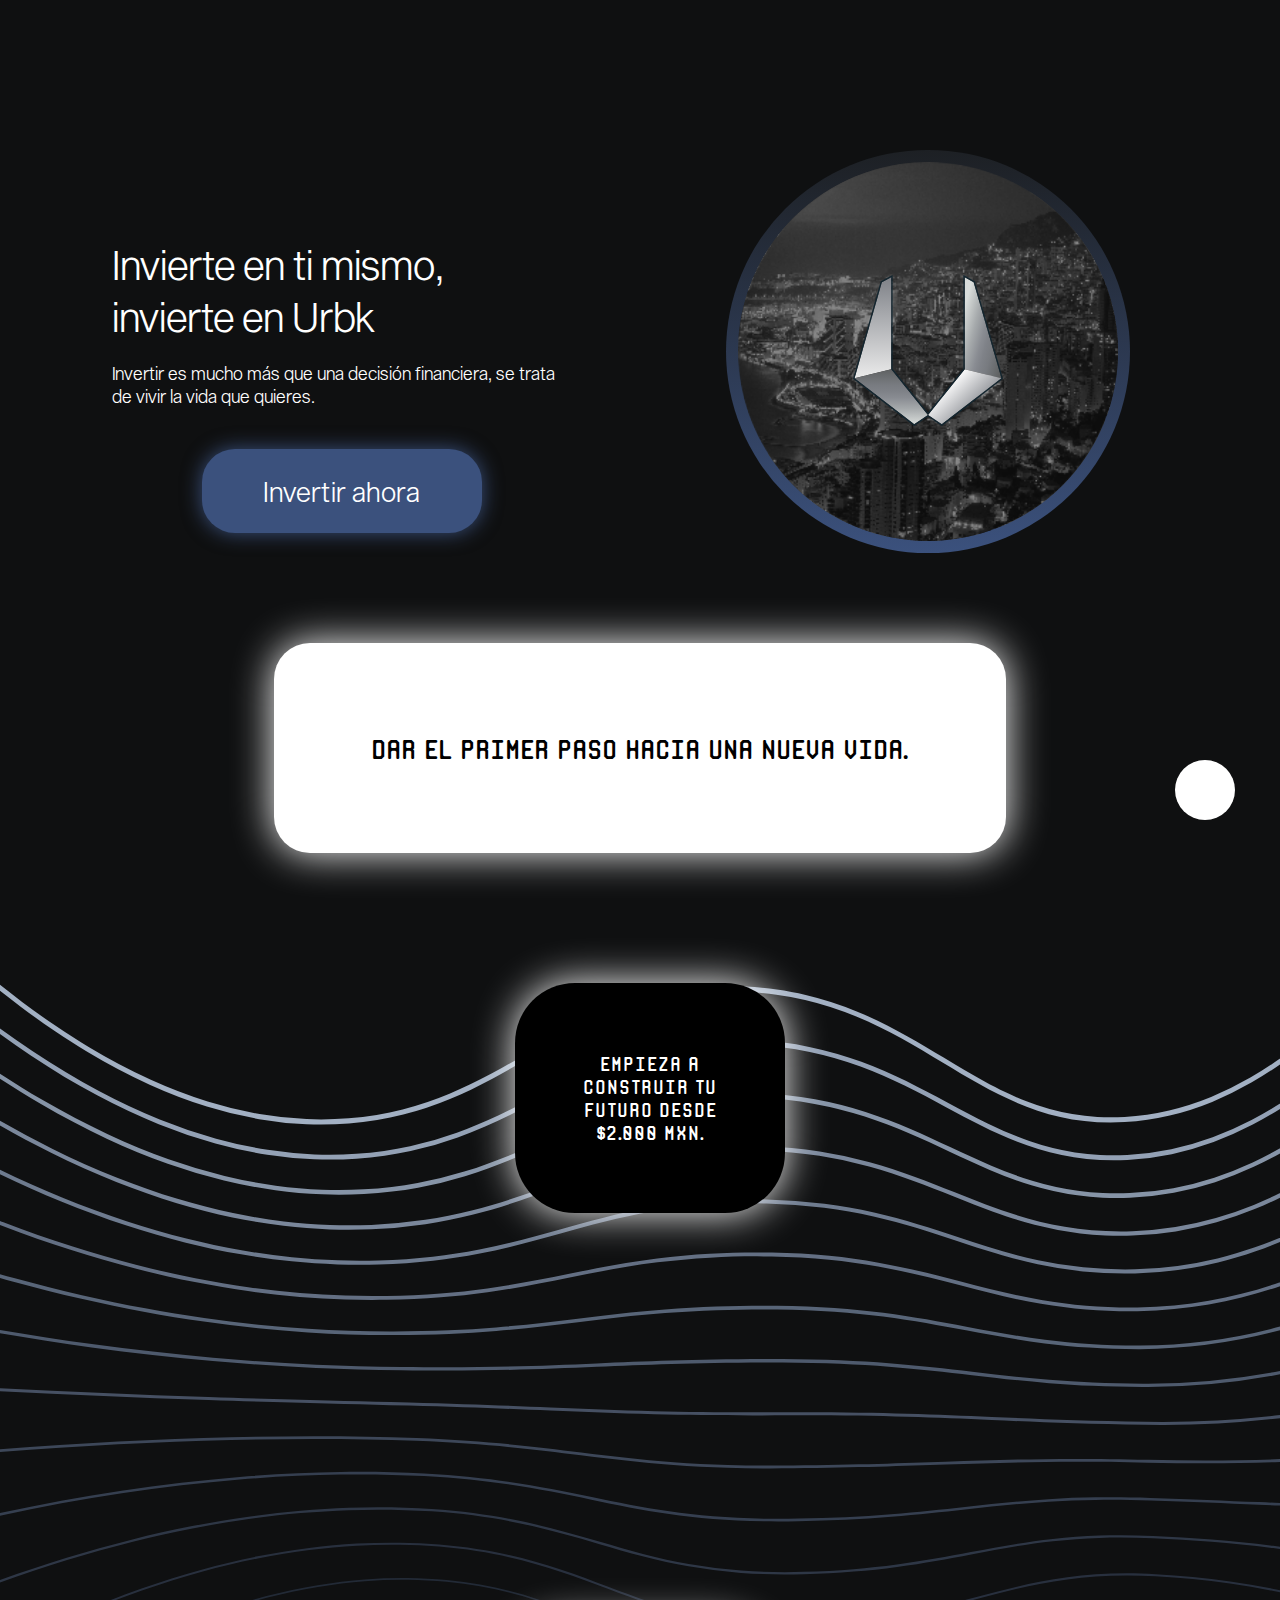
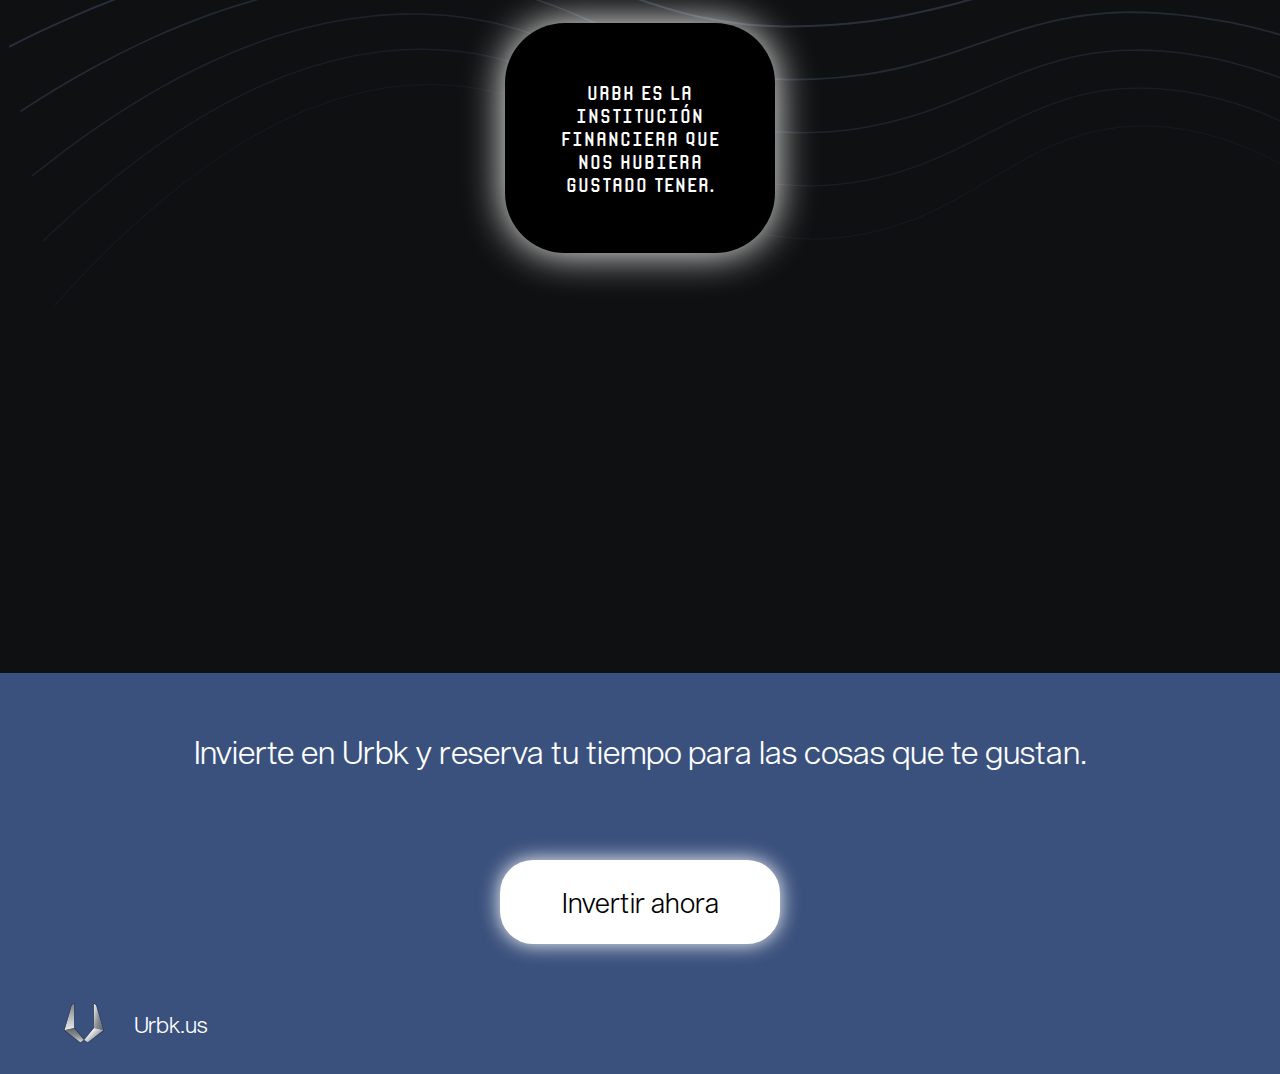
==== commit 1dd26334: "feat: images animation second part" ====
--- a/index.html
+++ b/index.html
@@ -10,12 +10,8 @@
         crossorigin="anonymous" referrerpolicy="no-referrer" />
     <link rel="stylesheet" href="./css/style.css">
     <link rel="stylesheet" href="./css/fonts.css">
-    <link
-    rel="stylesheet"
-    href="https://cdnjs.cloudflare.com/ajax/libs/animate.css/4.1.1/animate.min.css"
-  />
+    <link rel="stylesheet" href="https://cdnjs.cloudflare.com/ajax/libs/animate.css/4.1.1/animate.min.css" />
     <link rel="shortcut icon" href="/img/U transparente.svg" type="image/x-icon" />
-    
     <title>Inverlife</title>
 </head>
 
@@ -54,50 +50,69 @@
                     </figure>
                 </div>
                 <div class="square_container">
-                    <p class="square square_font square_white" id="square_hover">Dar el primer paso hacia una nueva vida.</p>
+                    <p class="square square_font square_white" id="square_hover">Dar el primer paso hacia una nueva
+                        vida.</p>
                     <p class="square square_font square_black">¡Nunca había sido tan fácil!</p>
                 </div>
             </div>
+            <div class="second_container_desktop">
+                <div class="desktop_item desktop_img1"></div>
+                <p class="square square_font square_white desktop_item main_square" onmouseover="mostrarAnimacion()"
+                    onmouseout="ocultarAnimacion()">Dar el primer paso hacia una
+                    nueva
+                    vida.</p>
+                <p class="square square_font square_black desktop_item second_square">¡Nunca había sido tan fácil!</p>
+                <div class="desktop_item desktop_img2"></div>
+                <div class="desktop_item desktop_img3"></div>
+            </div>
             <div class="background_container">
 
-            <div class="third_container">
-                <figure  class="third_container_img">
-                    <img id="img_woman" src="./img/woman-traveling-on-the-rocky-coastline-in-lagos-p-2022-02-02-22-05-01-utc/woman-traveling-on-the-rocky-coastline-in-lagos-p-2022-02-02-22-05-01-utc.png"
-                        alt="Mujer viajando" class="ocultar">
-                </figure>
-                <div class="square_container2">
-                    <p id="square_black" class="square square_font square_black" onmouseover="mostrar()" onmouseout="ocultar()">Empieza a construir tu futuro desde $2.000 mxn.</p>
-                    <p class="square square_white square_paragraph" id="square_white" onmouseover="mostrar()">Ofrecemos un plan elegante con un
-                        <strong>rendimiento constante del 8%</strong> de tu inversión en un plazo minimo de
-                        <strong>6 meses.</strong>
-                    </p>
+                <div class="third_container">
+                    <figure class="third_container_img">
+                        <img id="img_woman"
+                            src="./img/woman-traveling-on-the-rocky-coastline-in-lagos-p-2022-02-02-22-05-01-utc/woman-traveling-on-the-rocky-coastline-in-lagos-p-2022-02-02-22-05-01-utc.png"
+                            alt="Mujer viajando" class="ocultar">
+                    </figure>
+                    <div class="square_container2">
+                        <p id="square_black" class="square square_font square_black" onmouseover="mostrar()"
+                            onmouseout="ocultar()">Empieza a construir tu futuro desde $2.000 mxn.</p>
+                        <p class="square square_white square_paragraph" id="square_white" onmouseover="mostrar()">
+                            Ofrecemos un plan elegante con un
+                            <strong>rendimiento constante del 8%</strong> de tu inversión en un plazo minimo de
+                            <strong>6 meses.</strong>
+                        </p>
+                    </div>
+                    <div>
+                        <figure>
+                            <img id="img_car" src="./img/car-2021-08-29-15-13-24-utc/car-2021-08-29-15-13-24-utc.png"
+                                alt="Retrovisor de auto" class="ocultar">
+                        </figure>
+                    </div>
                 </div>
-                <div >
-                    <figure>
-                        <img id="img_car" src="./img/car-2021-08-29-15-13-24-utc/car-2021-08-29-15-13-24-utc.png"
-                            alt="Retrovisor de auto" class="ocultar">
+                <div class="fourth_container">
+                    <figure class="fourth_container_img">
+                        <img id="img_wedding"
+                            src="./img/wedding-couple-at-wedding-ceremony-back-view-2021-08-28-18-33-42-utc/wedding-couple-at-wedding-ceremony-back-view-2021-08-28-18-33-42-utc.png"
+                            alt="Pareja en ceremonia de matrimonio" class="ocultar">
                     </figure>
+                    <div class="square_container3">
+                        <p class="square square_black" onmouseover="mostrar2()" onmouseout="ocultar2()">Urbk es la
+                            institución financiera que nos hubiera gustado tener.</p>
+                        <p class="square square_white" id="square_hover2" onmouseover="mostrar2()">El plazo de inversión
+                            es de 6 meses y te dará un 8% de rendimiento sobre tu inversión de $2,000 Mxn.
+                            Se trata de un tipo de interés mucho más elevado que el de la mayoría de las cuentas de
+                            ahorro y la
+                            banca tradicional.</p>
+                    </div>
+                    <div>
+                        <figure>
+                            <img id="img_mount"
+                                src="./img/moody-autumn-day-in-the-dolomites-forest-and-mount-2022-02-08-22-39-28-utc/moody-autumn-day-in-the-dolomites-forest-and-mount-2022-02-08-22-39-28-utc.png"
+                                alt="Otoño en las montañas" class="ocultar">
+                        </figure>
+                    </div>
                 </div>
             </div>
-            <div class="fourth_container">
-                <figure class="fourth_container_img">
-                    <img id="img_wedding" src="./img/wedding-couple-at-wedding-ceremony-back-view-2021-08-28-18-33-42-utc/wedding-couple-at-wedding-ceremony-back-view-2021-08-28-18-33-42-utc.png"
-                        alt="Pareja en ceremonia de matrimonio" class="ocultar">
-                </figure>
-                <div class="square_container3">
-                    <p class="square square_black"  onmouseover="mostrar2()" onmouseout="ocultar2()">Urbk es la institución financiera que nos hubiera gustado tener.</p>
-                    <p class="square square_white" id="square_hover2" onmouseover="mostrar2()">El plazo de inversión es de 6 meses y te dará un 8% de rendimiento sobre tu inversión de $2,000 Mxn.
-                        Se trata de un tipo de interés mucho más elevado que el de la mayoría de las cuentas de ahorro y la
-                        banca tradicional.</p>
-                </div>
-                <div>
-                    <figure>
-                        <img id="img_mount" src="./img/moody-autumn-day-in-the-dolomites-forest-and-mount-2022-02-08-22-39-28-utc/moody-autumn-day-in-the-dolomites-forest-and-mount-2022-02-08-22-39-28-utc.png"
-                            alt="Otoño en las montañas" class="ocultar">
-                    </figure>
-                </div>
-            </div>
-        </div>
 
         </section>
 
@@ -106,16 +121,19 @@
                 <p>Invierte en Urbk y reserva tu tiempo para las cosas que te gustan.</p>
                 <a href="/contacto.html"><button class="btn btn_white">Invertir ahora</button></a>
                 <div class="footer_info">
-                    <figure>
+                    <a href="/">
                         <img src="./img/U llena.svg" alt="Logo urbk">
-                    </figure>
+                    </a>
                     <p>Urbk.us</p>
-                    <a href="https://www.facebook.com/UrbkFinancialGroup" target="_blank" id="item_facebook" class="icon_link"><i class="fa-brands fa-facebook"></i></a>
-                    <a href="https://www.instagram.com/urbk.financialgroup/" target="_blank" id="item_instagram" class="icon_link" ><i class="fa-brands fa-instagram"></i></a>
+                    <a href="https://www.facebook.com/UrbkFinancialGroup" target="_blank" id="item_facebook"
+                        class="icon_link"><i class="fa-brands fa-facebook"></i></a>
+                    <a href="https://www.instagram.com/urbk.financialgroup/" target="_blank" id="item_instagram"
+                        class="icon_link"><i class="fa-brands fa-instagram"></i></a>
                 </div>
             </div>
         </section>
-        <a href="https://api.whatsapp.com/send?phone=5214428499386&text=Hola!%20Me%20gustar%C3%ADa%20saber%20m%C3%A1s%20de%20Urbk.%F0%9F%92%B2%F0%9F%94%9D" class="float" target="_blank">
+        <a href="https://api.whatsapp.com/send?phone=5214428499386&text=Hola!%20Me%20gustar%C3%ADa%20saber%20m%C3%A1s%20de%20Urbk.%F0%9F%92%B2%F0%9F%94%9D"
+            class="float" target="_blank">
             <i class="fa-brands fa-whatsapp my-float"></i>
         </a>
     </main>
--- a/css/style.css
+++ b/css/style.css
@@ -301,7 +301,7 @@
     align-items: center;
     gap: 30px;
 }
-.footer_info figure img {
+.footer_info a img {
     width: 40px;
 }
 .footer_info p {
@@ -339,6 +339,9 @@
 .my-float:hover{
     transform: scale(2.2);
 }
+.second_container_desktop{
+    display: none;
+}
 
 @media (min-width: 580px){
     .second_container{
@@ -357,6 +360,7 @@
     .first_container{
         flex-direction: row-reverse;
         margin-top: 100px;
+        background-image: none;
     }
     .logo_container{
         width: 50%;
@@ -391,6 +395,84 @@
     .second_container{
         margin-top: 140px;
         background-image: none;
+        display: none;
+    }
+    .second_container_desktop{
+        margin-top: 60px;
+        display: block;
+        display: flex;
+        justify-content: center;
+        flex-basis: auto;
+        padding: 30px;
+        height: 270px;
+        gap: 16px;
+        z-index: 999;
+    }
+    .main_square, .second_square{
+        display: grid;
+        place-items: center;
+    }
+    .desktop_img1{
+        background: transparent url('/img/cheerful-woman-painting-the-walls-of-new-home-ren-2021-12-09-07-27-07-utc/cheerful-woman-painting-the-walls-of-new-home-ren-2021-12-09-07-27-07-utc@3x.png') 0% 0% no-repeat padding-box;
+        background-size: 300%;
+        background-position: center;
+        border-radius: 33px;
+        /* transform: translateX(200%); */
+        display: none;
+    }
+    .img1_animation{
+        animation-name: img1;
+        animation-duration: 1s;
+        animation-fill-mode: forwards;
+    }
+    .img2_animation{
+        animation-name: img2;
+        animation-duration: 1s;
+        animation-fill-mode: forwards;
+    }
+    .img3_animation{
+        animation-name: img3;
+        animation-duration: 1s;
+        animation-fill-mode: forwards;
+    }
+    .desktop_img2{
+        background: transparent url('/img/group-of-students-studying-on-laptop-2022-02-02-05-06-20-utc/group-of-students-studying-on-laptop-2022-02-02-05-06-20-utc@3x.png') 0% 0% no-repeat padding-box;
+        background-size: 300%;
+        background-position: center;
+        border-radius: 33px;
+        /* transform: translateX(-300%); */
+        display: none;
+    }
+    .desktop_img3{
+        background: transparent url('/img/travel-image-travelers-team-look-on-the-mountain-2022-02-02-03-58-37-utc/travel-image-travelers-team-look-on-the-mountain-2022-02-02-03-58-37-utc@3x.png') 0% 0% no-repeat padding-box;
+        background-size: 300%;
+        background-position: center;
+        border-radius: 33px;
+        /* transform: translateX(-400%); */
+        display: none;
+    }
+    
+    .second_container_desktop .main_square{
+        width: 60%;
+        position: relative;
+        z-index: 2000;
+        font-size: 1.7em;
+        transition: width 400ms ease-in;
+    }
+    .second_container_desktop .second_square{
+        font-size: 1.7em;
+    }
+    .second_container_desktop .main_square:hover{
+        width: 20%;
+    }
+    /* .second_container_desktop:hover .main_square{
+        width: 20%;
+    } */
+    .second_square{
+        display: none;
+    }
+    .desktop_item{
+        width: 20%;
     }
     .second_container .second_container_images{
         display: none;
@@ -413,7 +495,6 @@
         justify-content: flex-end;
         align-items: center;
         gap: 60px;
-   
     }
     
     .square_container3 .square:first-child{
@@ -437,6 +518,12 @@
     }
     .mostrar{
         display: block;
+        display: flex;
+        justify-content: center;
+        align-items: center;
+    }
+    .mostrarflex{
+        display: flex;
     }
     .mostrar2{
         display: block;
@@ -553,6 +640,7 @@
     .second_container{
         z-index: auto;
         display: flex;
+        display: none;
     }
     .square_container2,
     .square_container3{
@@ -624,7 +712,9 @@
     .square_container2 .square:first-child,
     .square_container3 .square:nth-child(1){
         width: 90%;
-    }
+        font-size: 1.6em;
+    }
+    
     .square_container2 .square:last-child,
     .square_container3 .square:nth-child(2){
         width: 90%;
@@ -636,6 +726,10 @@
         line-height: 240px; 
         font-size: 1.8em;
     }
+    .second_container_desktop{
+        height: 320px;
+        gap: 30px;
+    }
     .info_container_in>p {
         width: 50%;
         font-size: 2.7em;
@@ -671,6 +765,11 @@
         height: 280px;
         line-height: 280px; 
         font-size: 2.2em;
+    }
+    .second_container_desktop{
+        margin: 200px 0 130px;
+        height: 400px;
+        gap: 50px;
     }
     .info_container_in>p {
         width: 40%;
@@ -715,25 +814,48 @@
     .fourth_container div figure{
         padding-top: 0;
     }
+    .second_container_desktop .main_square,
+    .second_container_desktop .second_square{
+        font-size: 2em;
+    }
 
     
 }
 
 
 /* Animations */
-@keyframes moveleft-right {
+@keyframes img1 {
     from{
-        transform: translateX(-100%);
+        transform: translateX(100%);
     }
     to{
         transform: translateX(0);
     }
 }
-@keyframes moveright-left {
+@keyframes img2 {
+    from{
+        transform: translateX(-300%);
+    }
+    to{
+        transform: translateX(0%);
+    }
+}
+@keyframes img3 {
+    from{
+        transform: translateX(-400%);
+    }
+    to{
+        transform: translateX(0%);
+    }
+}
+
+@keyframes main_square {
     from{
         transform: translateX(0);
+        transform: scale(0.33);
     }
     to{
         transform: translateX(-100%);
-    }
-}
+        transform: scale(0.33);
+    }
+}
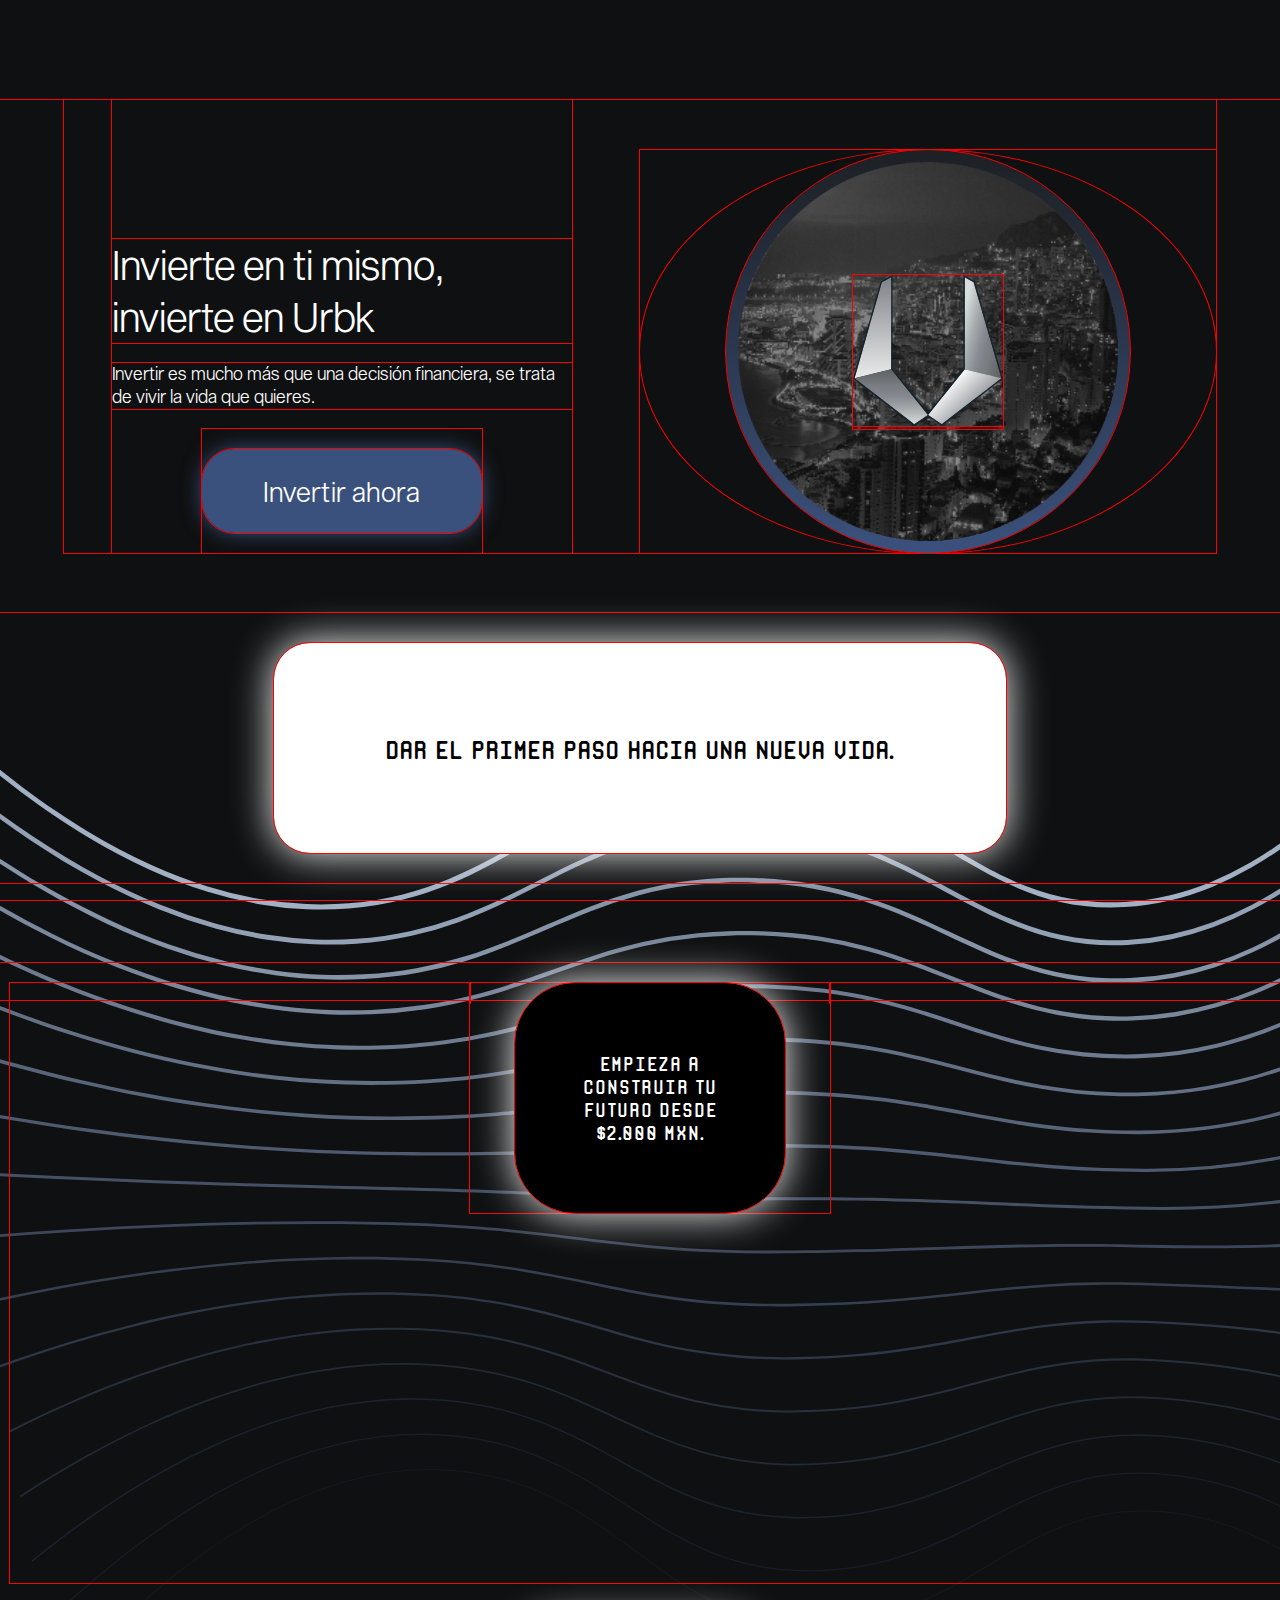
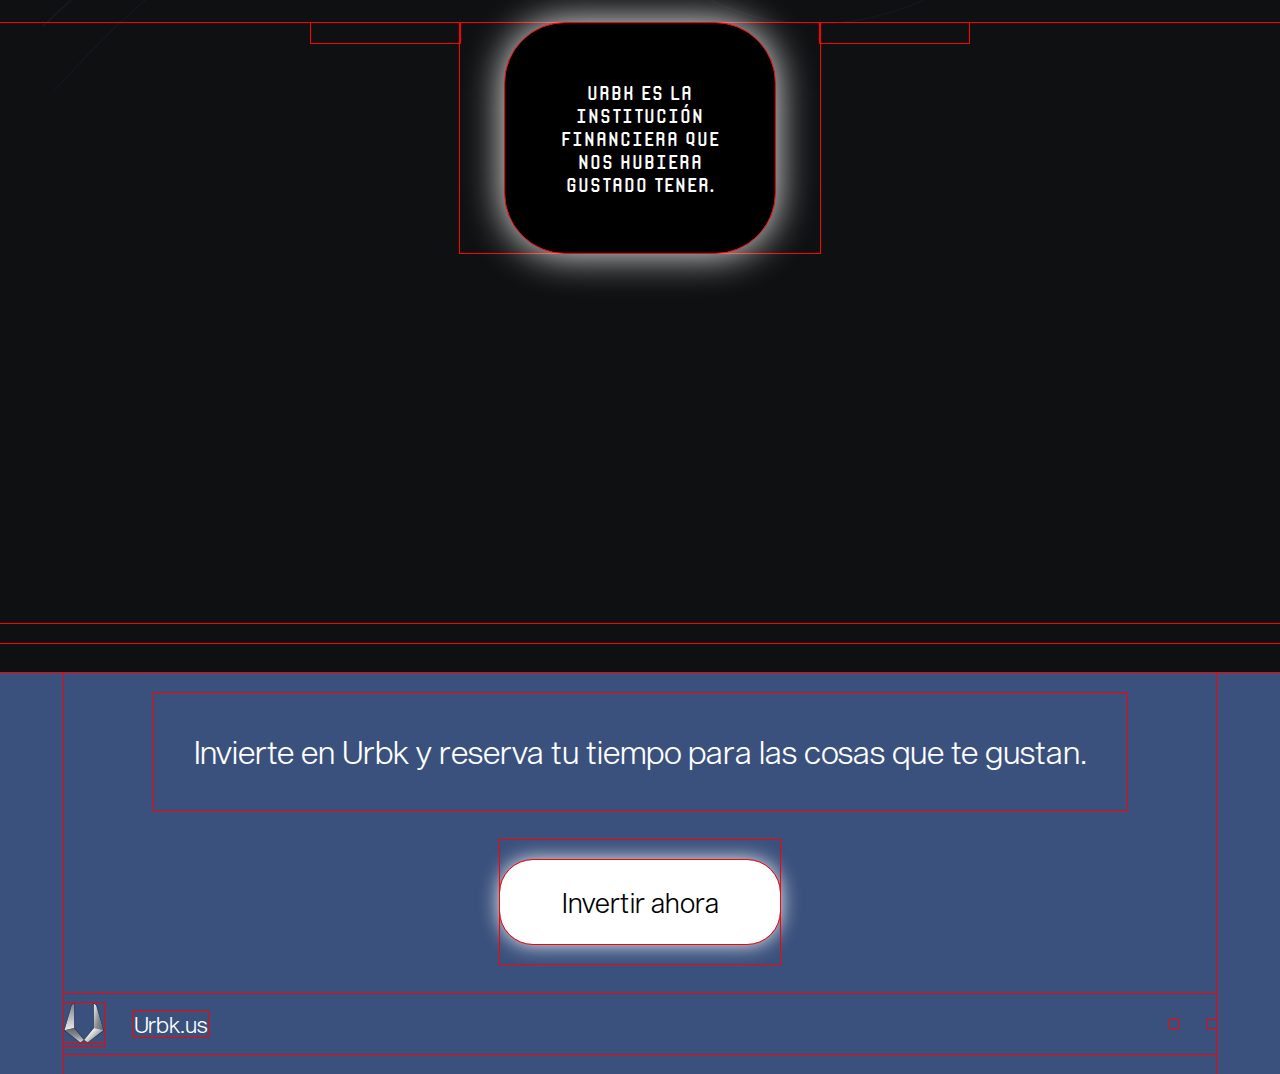
==== commit 97acfa0c: "feat: correct overflow" ====
--- a/index.html
+++ b/index.html
@@ -56,9 +56,10 @@
                 </div>
             </div>
             <div class="second_container_desktop">
+                <!-- <div class="second_container_desktop"></div> -->
                 <div class="desktop_item desktop_img1"></div>
-                <p class="square square_font square_white desktop_item main_square" onmouseover="mostrarAnimacion()"
-                    onmouseout="ocultarAnimacion()">Dar el primer paso hacia una
+                <p class="square square_font square_white main_square"
+                    >Dar el primer paso hacia una
                     nueva
                     vida.</p>
                 <p class="square square_font square_black desktop_item second_square">¡Nunca había sido tan fácil!</p>
@@ -66,7 +67,6 @@
                 <div class="desktop_item desktop_img3"></div>
             </div>
             <div class="background_container">
-
                 <div class="third_container">
                     <figure class="third_container_img">
                         <img id="img_woman"
@@ -113,30 +113,28 @@
                     </div>
                 </div>
             </div>
-
         </section>
-
-        <section class="info_container">
-            <div class="info_container_in">
-                <p>Invierte en Urbk y reserva tu tiempo para las cosas que te gustan.</p>
-                <a href="/contacto.html"><button class="btn btn_white">Invertir ahora</button></a>
-                <div class="footer_info">
-                    <a href="/">
-                        <img src="./img/U llena.svg" alt="Logo urbk">
-                    </a>
-                    <p>Urbk.us</p>
-                    <a href="https://www.facebook.com/UrbkFinancialGroup" target="_blank" id="item_facebook"
-                        class="icon_link"><i class="fa-brands fa-facebook"></i></a>
-                    <a href="https://www.instagram.com/urbk.financialgroup/" target="_blank" id="item_instagram"
-                        class="icon_link"><i class="fa-brands fa-instagram"></i></a>
-                </div>
+    </main>
+    <section class="info_container">
+        <div class="info_container_in">
+            <p>Invierte en Urbk y reserva tu tiempo para las cosas que te gustan.</p>
+            <a href="/contacto.html"><button class="btn btn_white">Invertir ahora</button></a>
+            <div class="footer_info">
+                <a href="/">
+                    <img src="./img/U llena.svg" alt="Logo urbk">
+                </a>
+                <p>Urbk.us</p>
+                <a href="https://www.facebook.com/UrbkFinancialGroup" target="_blank" id="item_facebook"
+                    class="icon_link"><i class="fa-brands fa-facebook"></i></a>
+                <a href="https://www.instagram.com/urbk.financialgroup/" target="_blank" id="item_instagram"
+                    class="icon_link"><i class="fa-brands fa-instagram"></i></a>
             </div>
-        </section>
-        <a href="https://api.whatsapp.com/send?phone=5214428499386&text=Hola!%20Me%20gustar%C3%ADa%20saber%20m%C3%A1s%20de%20Urbk.%F0%9F%92%B2%F0%9F%94%9D"
-            class="float" target="_blank">
-            <i class="fa-brands fa-whatsapp my-float"></i>
-        </a>
-    </main>
+        </div>
+    </section>
+    <!-- <a href="https://api.whatsapp.com/send?phone=5214428499386&text=Hola!%20Me%20gustar%C3%ADa%20saber%20m%C3%A1s%20de%20Urbk.%F0%9F%92%B2%F0%9F%94%9D"
+        class="float" target="_blank">
+        <i class="fa-brands fa-whatsapp my-float"></i>
+    </a> -->
 </body>
 <script src="/js/main.js"></script>
 
--- a/css/style.css
+++ b/css/style.css
@@ -2,6 +2,7 @@
     margin: 0;
     padding: 0;
     box-sizing: border-box;
+    outline: 1px solid red;
 }
 :root {
     --light-black: #0F1011;
@@ -17,9 +18,10 @@
     font-family: sequel-sans;
     color: #fff;
 }
-main {
-    width: 100%;
-}
+body, html{
+    height: 100%;
+}
+
 
 /* styles first-container */
 h1 {
@@ -102,6 +104,7 @@
     
     display: flex;
     justify-content: center;
+    overflow: hidden;
 }
 .second_container_images figure:first-child{
     position: absolute;
@@ -319,8 +322,8 @@
 	position: fixed;
     width: 60px;
     height: 60px;
-    bottom: 80px;
-    right: 45px;
+    bottom: 20px;
+    right: 20px;
 	background-color:var(--white);
 	color:var(--black);
 	border-radius:50px;
@@ -402,11 +405,9 @@
         display: block;
         display: flex;
         justify-content: center;
-        flex-basis: auto;
         padding: 30px;
         height: 270px;
         gap: 16px;
-        z-index: 999;
     }
     .main_square, .second_square{
         display: grid;
@@ -452,22 +453,19 @@
         display: none;
     }
     
-    .second_container_desktop .main_square{
+    .main_square{
         width: 60%;
         position: relative;
         z-index: 2000;
-        font-size: 1.7em;
-        transition: width 400ms ease-in;
-    }
-    .second_container_desktop .second_square{
-        font-size: 1.7em;
-    }
-    .second_container_desktop .main_square:hover{
+        font-size: 1.6em;
+        transition: width 700ms linear;
+    }
+    .second_square{
+        font-size: 1.6em;
+    }
+    .reduce_width{
         width: 20%;
     }
-    /* .second_container_desktop:hover .main_square{
-        width: 20%;
-    } */
     .second_square{
         display: none;
     }
@@ -557,7 +555,6 @@
         width: 149px;
         height: 149px;
         object-fit: fill;
-        
     }
     .fourth_container div:last-child{
         margin: none;
@@ -566,8 +563,6 @@
     .square_container3 .square:nth-child(2){
         z-index: 0;
     }
-    
-    
     .fourth_container .fourth_container_img{
         position: static;
         z-index: 1;
@@ -688,7 +683,16 @@
     .square_container3{
         margin: 0;
     }
-    
+}
+@media (max-width:1200px) {
+    .main_square, 
+    .second_square{
+        font-size: 1.3em;
+    }
+    .desktop_img1
+    ,.desktop_img3{
+        background-size: 370%;
+    }
 }
 @media (min-width: 1500px) {
     h1 {
@@ -849,7 +853,7 @@
     }
 }
 
-@keyframes main_square {
+/* @keyframes main_square {
     from{
         transform: translateX(0);
         transform: scale(0.33);
@@ -858,4 +862,4 @@
         transform: translateX(-100%);
         transform: scale(0.33);
     }
-}
+} */
